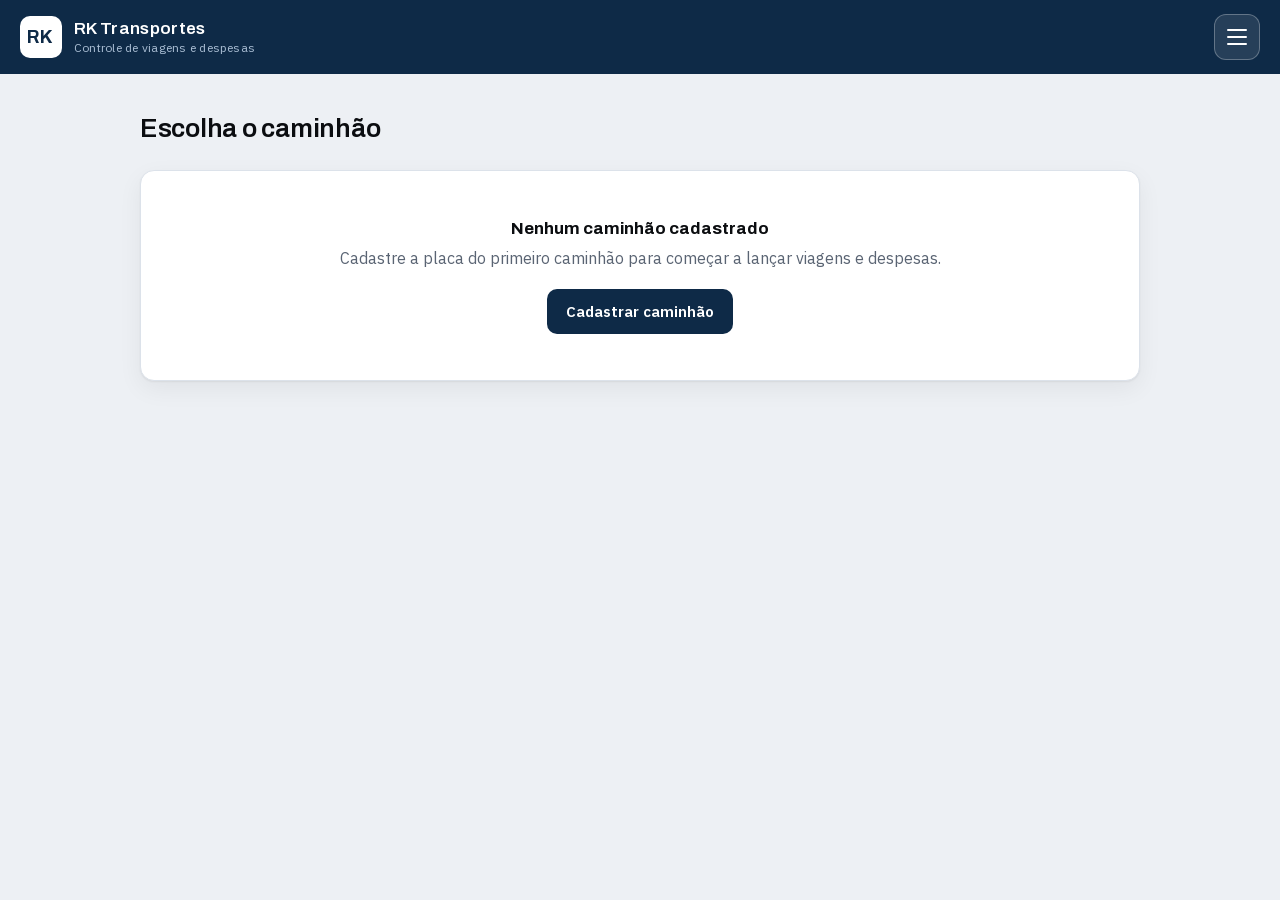
==== index.html @ 8443960a "RK Transportes: controle de viagens e despesas, instalável e offline Co-Authored-By: Claude Opus 5 <" ====
<!doctype html>
<html lang="pt-BR">
<head>
<meta charset="utf-8">
<meta name="viewport" content="width=device-width, initial-scale=1, viewport-fit=cover">
<title>RK Transportes — Viagens e Despesas</title>
<meta name="theme-color" content="#0E2A47">
<link rel="manifest" href="manifest.webmanifest">
<meta name="apple-mobile-web-app-capable" content="yes">
<meta name="apple-mobile-web-app-title" content="RK Transportes">
<meta name="apple-mobile-web-app-status-bar-style" content="black-translucent">
<link rel="apple-touch-icon" href="icone-192.png">
<link rel="icon" href="icone-192.png">
<style>
@font-face{font-family:'Archivo';font-style:normal;font-weight:500;font-display:swap;src:url(fontes/Archivo-500.woff2) format('woff2')}
@font-face{font-family:'Archivo';font-style:normal;font-weight:600;font-display:swap;src:url(fontes/Archivo-600.woff2) format('woff2')}
@font-face{font-family:'Archivo';font-style:normal;font-weight:700;font-display:swap;src:url(fontes/Archivo-700.woff2) format('woff2')}
@font-face{font-family:'IBM Plex Mono';font-style:normal;font-weight:500;font-display:swap;src:url(fontes/IBMPlexMono-500.woff2) format('woff2')}
@font-face{font-family:'IBM Plex Mono';font-style:normal;font-weight:600;font-display:swap;src:url(fontes/IBMPlexMono-600.woff2) format('woff2')}
@font-face{font-family:'IBM Plex Sans';font-style:normal;font-weight:400;font-display:swap;src:url(fontes/IBMPlexSans-400.woff2) format('woff2')}
@font-face{font-family:'IBM Plex Sans';font-style:normal;font-weight:500;font-display:swap;src:url(fontes/IBMPlexSans-500.woff2) format('woff2')}
@font-face{font-family:'IBM Plex Sans';font-style:normal;font-weight:600;font-display:swap;src:url(fontes/IBMPlexSans-600.woff2) format('woff2')}

:root{
  --azul:#0E2A47;
  --azul-claro:#1B4A7A;
  --cinza:#EDF0F4;
  --cinza-linha:#DCE2EA;
  --cinza-texto:#5A6473;
  --preto:#0B0D10;
  --branco:#FFFFFF;
  --alerta:#9B2C22;
  --raio:14px;
  --sombra:0 1px 2px rgba(11,13,16,.06), 0 8px 24px rgba(11,13,16,.06);
  --display:"Archivo","Helvetica Neue",Arial,sans-serif;
  --corpo:"IBM Plex Sans","Helvetica Neue",Arial,sans-serif;
  --mono:"IBM Plex Mono","SF Mono",Menlo,monospace;
}
*{box-sizing:border-box}
html,body{margin:0;padding:0}
body{
  background:var(--cinza);
  color:var(--preto);
  font-family:var(--corpo);
  font-size:16px;
  line-height:1.45;
  -webkit-text-size-adjust:100%;
  padding-bottom:env(safe-area-inset-bottom);
}
button,input,select,textarea{font:inherit;color:inherit}
button{cursor:pointer}
:focus-visible{outline:3px solid var(--azul-claro);outline-offset:2px;border-radius:6px}

/* ---------- topo ---------- */
.topo{
  background:var(--azul);color:#fff;
  padding:14px 20px;padding-top:calc(14px + env(safe-area-inset-top));
  display:flex;align-items:center;gap:14px;
  position:sticky;top:0;z-index:20;
}
.marca{background:none;border:0;padding:0;display:flex;align-items:center;gap:12px;color:#fff;text-align:left;flex:1;min-width:0}
.marca__sigla{
  font-family:var(--display);font-weight:700;font-size:18px;letter-spacing:.06em;
  background:#fff;color:var(--azul);width:42px;height:42px;border-radius:10px;
  display:grid;place-items:center;flex:none;
}
.marca__nome{font-family:var(--display);font-weight:600;font-size:17px;letter-spacing:.02em;line-height:1.1;display:block;min-width:0;overflow:hidden;text-overflow:ellipsis;white-space:nowrap}
.marca__nome small{display:block;font-family:var(--corpo);font-weight:400;font-size:12px;letter-spacing:.02em;color:#A9BDD3;margin-top:3px}
.topo__acoes{display:flex;gap:8px;flex:none}

/* ---------- estrutura ---------- */
.area{max-width:1040px;margin:0 auto;padding:22px 20px 60px}
.trilha{max-width:1040px;margin:0 auto;padding:14px 20px 0;display:flex;align-items:center;gap:10px;flex-wrap:wrap}
.voltar{
  background:var(--branco);border:1px solid var(--cinza-linha);border-radius:999px;
  padding:8px 16px 8px 12px;display:inline-flex;align-items:center;gap:7px;
  font-size:14px;font-weight:500;box-shadow:var(--sombra);
}
.voltar:hover{border-color:var(--azul-claro);color:var(--azul)}
.migalha{font-size:13px;color:var(--cinza-texto);display:flex;align-items:center;gap:8px;flex-wrap:wrap}
.migalha b{color:var(--azul);font-weight:600}

.titulo{font-family:var(--display);font-weight:600;font-size:26px;letter-spacing:-.01em;margin:0 0 4px}
.sub{color:var(--cinza-texto);font-size:15px;margin:0 0 22px}
.linha-titulo{display:flex;align-items:flex-end;justify-content:space-between;gap:16px;flex-wrap:wrap;margin-bottom:20px}
.linha-titulo .titulo{margin-bottom:2px}
.linha-titulo .sub{margin:0}

/* ---------- botões ---------- */
.btn{
  border:1px solid transparent;border-radius:10px;padding:11px 18px;
  font-weight:600;font-size:15px;display:inline-flex;align-items:center;gap:8px;
  background:var(--azul);color:#fff;transition:background .15s,transform .1s,border-color .15s;
}
.btn:hover{background:var(--azul-claro)}
.btn:active{transform:translateY(1px)}
.btn--fantasma{background:rgba(255,255,255,.1);border-color:rgba(255,255,255,.28);color:#fff;padding:9px 14px;font-size:14px}
.btn--fantasma:hover{background:rgba(255,255,255,.2)}
.btn--claro{background:var(--branco);color:var(--azul);border-color:var(--cinza-linha);box-shadow:var(--sombra)}
.btn--claro:hover{background:var(--branco);border-color:var(--azul-claro)}
.btn--neutro{background:transparent;color:var(--cinza-texto);border-color:var(--cinza-linha)}
.btn--neutro:hover{background:var(--branco);color:var(--preto)}
.btn--perigo{background:var(--alerta)}
.btn--perigo:hover{background:#7d221a}
.btn[disabled]{opacity:.45;pointer-events:none}

/* ---------- placas (tela inicial) ---------- */
.placas{display:grid;grid-template-columns:repeat(auto-fill,minmax(230px,1fr));gap:16px}
.placa{
  background:var(--branco);border:2px solid var(--preto);border-radius:12px;overflow:hidden;
  padding:0;text-align:left;box-shadow:var(--sombra);transition:transform .12s,box-shadow .12s;
  display:block;width:100%;
}
.placa:hover{transform:translateY(-3px);box-shadow:0 10px 28px rgba(11,13,16,.16)}
.placa__faixa{
  background:var(--azul);color:#fff;display:flex;justify-content:space-between;align-items:center;
  padding:5px 12px;font-size:10px;letter-spacing:.22em;font-weight:600;font-family:var(--display);
}
.placa__num{
  font-family:var(--display);font-weight:700;font-size:clamp(26px,7vw,32px);letter-spacing:.12em;
  text-align:center;padding:16px 10px 10px;color:var(--preto);word-break:break-all;
}
.placa__pe{
  border-top:1px solid var(--cinza-linha);padding:9px 14px;display:flex;justify-content:space-between;
  font-size:12.5px;color:var(--cinza-texto);background:#FAFBFC;
}
.placa--nova{
  border:2px dashed var(--cinza-linha);background:#FAFBFC;color:var(--azul);
  min-height:132px;display:grid;place-items:center;font-family:var(--display);font-weight:600;font-size:15px;
}
.placa--nova:hover{border-color:var(--azul);background:var(--branco)}

/* ---------- escolha viagens/despesas ---------- */
.escolhas{display:grid;grid-template-columns:repeat(auto-fit,minmax(260px,1fr));gap:16px}
.escolha{
  background:var(--branco);border:1px solid var(--cinza-linha);border-radius:var(--raio);
  padding:22px;text-align:left;box-shadow:var(--sombra);display:flex;gap:16px;align-items:flex-start;
  transition:transform .12s,border-color .12s,box-shadow .12s;
}
.escolha:hover{transform:translateY(-2px);border-color:var(--azul);box-shadow:0 10px 26px rgba(11,13,16,.1)}
.escolha__icone{
  width:46px;height:46px;border-radius:12px;background:var(--azul);color:#fff;
  display:grid;place-items:center;flex:none;
}
.escolha h3{font-family:var(--display);font-size:19px;margin:2px 0 4px;font-weight:600}
.escolha p{margin:0;font-size:14px;color:var(--cinza-texto)}

/* ---------- barra de mês ---------- */
.mes-barra{
  background:var(--branco);border:1px solid var(--cinza-linha);border-radius:var(--raio);
  padding:12px;display:flex;align-items:center;gap:10px;box-shadow:var(--sombra);margin-bottom:16px;flex-wrap:wrap;
}
.mes-seta{
  width:42px;height:42px;border-radius:10px;border:1px solid var(--cinza-linha);background:var(--branco);
  display:grid;place-items:center;flex:none;font-size:18px;color:var(--azul);
}
.mes-seta:hover{background:var(--cinza)}
.mes-campos{display:flex;gap:8px;flex:1;min-width:180px}
.mes-campos select{
  flex:1;padding:10px 12px;border-radius:10px;border:1px solid var(--cinza-linha);background:var(--branco);
  font-weight:600;font-size:15px;min-width:0;
}
.mes-campos select:last-child{max-width:112px}

/* ---------- tabela ---------- */
.cartao{background:var(--branco);border:1px solid var(--cinza-linha);border-radius:var(--raio);box-shadow:var(--sombra);overflow:hidden}
.tabela{width:100%;border-collapse:collapse;font-size:15px}
.tabela thead th{
  background:var(--azul);color:#fff;font-family:var(--display);font-weight:600;font-size:12.5px;
  letter-spacing:.08em;text-transform:uppercase;text-align:left;padding:13px 14px;white-space:nowrap;
}
.tabela td{padding:13px 14px;border-bottom:1px solid var(--cinza-linha);vertical-align:middle}
.tabela tbody tr:nth-child(even) td{background:#FAFBFC}
.tabela tbody tr:hover td{background:#F3F6FA}
.num{font-family:var(--mono);font-weight:500;white-space:nowrap}
.dinheiro{font-family:var(--mono);font-weight:600;text-align:right;white-space:nowrap}
th.dinheiro{text-align:right}
.acoes{width:96px;text-align:right;white-space:nowrap}
.icone-btn{
  width:34px;height:34px;border-radius:8px;border:1px solid var(--cinza-linha);background:var(--branco);
  display:inline-grid;place-items:center;margin-left:6px;color:var(--cinza-texto);
}
.icone-btn:hover{color:var(--azul);border-color:var(--azul)}
.icone-btn--perigo:hover{color:var(--alerta);border-color:var(--alerta)}
.etiqueta{
  display:inline-block;background:var(--azul);color:#fff;font-size:11px;font-weight:600;
  letter-spacing:.08em;text-transform:uppercase;padding:3px 8px;border-radius:999px;margin-left:8px;
  font-family:var(--display);vertical-align:1px;
}
.vazio{padding:46px 22px;text-align:center;color:var(--cinza-texto)}
.vazio strong{display:block;color:var(--preto);font-family:var(--display);font-size:17px;margin-bottom:6px}

/* ---------- totais ---------- */
.totais{border-top:2px solid var(--azul);background:#FAFBFC}
.total-linha{display:flex;justify-content:space-between;align-items:baseline;gap:16px;padding:12px 16px;border-bottom:1px solid var(--cinza-linha)}
.total-linha:last-child{border-bottom:0}
.total-linha span{font-size:14.5px;color:var(--cinza-texto)}
.total-linha b{font-family:var(--mono);font-size:16px;font-weight:600}
.total-linha--forte{background:var(--azul);color:#fff;padding:16px}
.total-linha--forte span{color:#C6D6E6;font-weight:600;font-size:15px}
.total-linha--forte b{color:#fff;font-size:20px}

.ferramentas{display:flex;gap:10px;flex-wrap:wrap;margin-top:18px}
.aviso{
  margin-top:26px;font-size:13px;color:var(--cinza-texto);background:var(--branco);
  border:1px solid var(--cinza-linha);border-left:4px solid var(--azul);border-radius:10px;padding:14px 16px;
}
.aviso b{color:var(--preto)}

/* ---------- diálogos ---------- */
dialog{
  border:0;border-radius:16px;padding:0;width:min(480px,calc(100vw - 24px));
  box-shadow:0 20px 60px rgba(11,13,16,.3);color:var(--preto);
}
dialog::backdrop{background:rgba(11,13,16,.5)}
.dlg__topo{padding:20px 22px 0}
.dlg__topo h2{font-family:var(--display);font-size:20px;margin:0 0 4px;font-weight:600}
.dlg__topo p{margin:0;font-size:14px;color:var(--cinza-texto)}
.dlg__corpo{padding:18px 22px}
.dlg__pe{padding:14px 22px 20px;display:flex;gap:10px;justify-content:flex-end;flex-wrap:wrap}
.campo{margin-bottom:14px}
.campo label{display:block;font-size:13.5px;font-weight:600;margin-bottom:6px}
.campo input,.campo select,.campo textarea{
  width:100%;padding:12px 14px;border:1px solid var(--cinza-linha);border-radius:10px;background:var(--branco);
}
.campo input:focus,.campo select:focus{outline:none;border-color:var(--azul);box-shadow:0 0 0 3px rgba(27,74,122,.14)}
.campo--dupla{display:grid;grid-template-columns:1fr 1fr;gap:12px}
.campo .dica{font-size:12.5px;color:var(--cinza-texto);margin-top:6px}
.moeda{position:relative}
.moeda span{position:absolute;left:14px;top:50%;transform:translateY(-50%);color:var(--cinza-texto);font-size:15px}
.moeda input{padding-left:40px;font-family:var(--mono);font-weight:600}
.seletor{display:grid;grid-template-columns:1fr 1fr;gap:8px;background:var(--cinza);padding:5px;border-radius:12px}
.seletor button{
  border:0;background:transparent;padding:10px;border-radius:9px;font-weight:600;font-size:14.5px;color:var(--cinza-texto);
}
.seletor button[aria-pressed="true"]{background:var(--branco);color:var(--azul);box-shadow:var(--sombra)}
.erro{color:var(--alerta);font-size:13.5px;margin:0 0 12px;font-weight:600;display:none}
.erro.on{display:block}

/* ---------- menu ---------- */
.menu-botao{
  width:46px;height:46px;border-radius:12px;border:1px solid rgba(255,255,255,.28);
  background:rgba(255,255,255,.1);display:grid;place-content:center;gap:5px;position:relative;padding:0;
}
.menu-botao:hover{background:rgba(255,255,255,.2)}
.menu-botao span{display:block;width:20px;height:2px;background:#fff;border-radius:2px}
.menu-botao .conta{position:absolute;top:-6px;right:-6px}
.conta{
  background:#fff;color:var(--azul);border-radius:999px;min-width:20px;height:20px;padding:0 6px;
  font-size:12px;font-weight:700;line-height:20px;text-align:center;font-style:normal;display:inline-block;
  box-shadow:0 1px 4px rgba(11,13,16,.3);
}
.conta[hidden]{display:none}
dialog.menu-dlg{width:min(340px,calc(100vw - 28px));border-radius:18px;overflow:hidden}
.menu-item{
  display:flex;align-items:center;gap:14px;width:100%;background:none;border:0;
  padding:17px 20px;text-align:left;border-bottom:1px solid var(--cinza-linha);
  font-size:16px;font-weight:600;font-family:var(--display);color:var(--preto);
}
.menu-item:hover{background:var(--cinza)}
.menu-item i{width:38px;height:38px;border-radius:10px;background:var(--azul);color:#fff;display:grid;place-items:center;flex:none}
.menu-item .conta{margin-left:auto;background:var(--azul);color:#fff;box-shadow:none}

/* ---------- gerenciar caminhão ---------- */
.painel{background:var(--branco);border:1px solid var(--cinza-linha);border-radius:var(--raio);padding:20px;box-shadow:var(--sombra);margin-top:16px}
.painel h3{font-family:var(--display);font-size:17px;margin:0 0 4px;font-weight:600}
.painel p{margin:0 0 14px;font-size:14px;color:var(--cinza-texto)}

/* ---------- dashboard ---------- */
.tiles{display:grid;grid-template-columns:repeat(3,1fr);gap:12px;margin-bottom:16px}
.tile{background:var(--branco);border:1px solid var(--cinza-linha);border-radius:var(--raio);padding:16px;box-shadow:var(--sombra)}
.tile span{display:block;font-size:12.5px;font-weight:600;letter-spacing:.06em;text-transform:uppercase;color:var(--cinza-texto)}
.tile b{display:block;font-family:var(--mono);font-size:clamp(17px,4.4vw,23px);font-weight:600;margin-top:7px;letter-spacing:-.02em}
.tile small{display:block;font-size:12px;color:var(--cinza-texto);margin-top:4px}
.tile--saldo{background:var(--azul);border-color:var(--azul)}
.tile--saldo span{color:#A9BDD3}
.tile--saldo b{color:#fff}
.tile--saldo small{color:#A9BDD3}
.tile--negativo b{color:#FF9E93}

.bloco{background:var(--branco);border:1px solid var(--cinza-linha);border-radius:var(--raio);padding:18px;box-shadow:var(--sombra);margin-bottom:16px}
.bloco__topo{display:flex;justify-content:space-between;align-items:baseline;gap:12px;margin-bottom:16px;flex-wrap:wrap}
.bloco h3{font-family:var(--display);font-size:16px;margin:0;font-weight:600}
.legenda{display:flex;gap:14px;font-size:12.5px;color:var(--cinza-texto);flex-wrap:wrap}
.legenda i,.ponto{width:10px;height:10px;border-radius:3px;display:inline-block;margin-right:6px;vertical-align:0}
.cor-frete{background:var(--azul)}
.cor-desp{background:#94A3B4}
.cor-dia{background:var(--preto)}

.grafico{display:flex;align-items:flex-end;gap:clamp(6px,2.5vw,18px)}
.gcol{flex:1;min-width:0}
.gbarras{display:flex;align-items:flex-end;justify-content:center;gap:3px;height:140px}
.gbarra{width:clamp(9px,3.4vw,20px);border-radius:4px 4px 0 0;background:var(--azul)}
.gbarra--desp{background:#94A3B4}
.gmes{text-align:center;font-size:11.5px;color:var(--cinza-texto);margin-top:9px;white-space:nowrap}

.pilha{display:flex;height:14px;border-radius:7px;overflow:hidden;background:var(--cinza);margin-bottom:10px}
.pilha i{display:block;height:100%}
.pilha__serv{background:#94A3B4}
.pilha__dia{background:var(--azul)}
.pilha-nums{display:flex;gap:22px;font-size:13.5px;flex-wrap:wrap}
.pilha-nums b{font-family:var(--mono);font-weight:600}

.cam{border-top:1px solid var(--cinza-linha);padding:14px 0}
.cam:first-of-type{border-top:0;padding-top:2px}
.cam__topo{display:flex;justify-content:space-between;align-items:baseline;gap:10px;margin-bottom:8px}
.cam__placa{font-family:var(--display);font-weight:700;font-size:15px;letter-spacing:.06em}
.cam__saldo{font-family:var(--mono);font-weight:600;font-size:14.5px}
.cam__saldo.neg{color:var(--alerta)}
.cam__barra{height:8px;border-radius:4px;background:var(--cinza);overflow:hidden;margin-bottom:4px}
.cam__barra i{display:block;height:100%;border-radius:4px}
.cam__nums{display:flex;justify-content:space-between;gap:10px;font-size:12.5px;color:var(--cinza-texto)}
.cam__nums b{font-family:var(--mono);color:var(--preto);font-weight:600}

/* ---------- lixeira ---------- */
.conta{background:#fff;color:var(--azul);border-radius:999px;padding:0 7px;font-size:12px;font-weight:700;margin-left:7px;line-height:18px;display:inline-block}
.conta[hidden]{display:none}
.lixo{display:flex;gap:14px;align-items:flex-start;background:var(--branco);border:1px solid var(--cinza-linha);border-radius:12px;padding:14px 16px;margin-bottom:12px;box-shadow:var(--sombra)}
.lixo__icone{width:40px;height:40px;border-radius:10px;background:var(--cinza);color:var(--azul);display:grid;place-items:center;flex:none}
.lixo__txt{flex:1;min-width:0}
.lixo__txt h3{font-family:var(--display);font-size:16px;margin:0 0 3px;font-weight:600}
.lixo__txt p{margin:0;font-size:13.5px;color:var(--cinza-texto);word-break:break-word}
.lixo__valor{font-family:var(--mono);font-weight:600;color:var(--preto)}
.lixo__quando{font-size:12.5px;color:var(--cinza-texto);margin-top:6px}
.lixo__acoes{display:flex;gap:8px;flex-wrap:wrap;margin-top:12px}
.lixo__acoes .btn{padding:8px 14px;font-size:14px}

/* ---------- ações da tabela ---------- */
.acoes-barra{display:flex;gap:10px;margin-bottom:16px;flex-wrap:wrap}
.acoes-barra .btn{flex:1;justify-content:center;min-width:190px}

/* ---------- importação de CT-e ---------- */
dialog.largo{width:min(880px,calc(100vw - 24px))}
.import-lista{max-height:min(56vh,520px);overflow:auto;margin:0 -6px;padding:0 6px}
.import-linha{border:1px solid var(--cinza-linha);border-radius:12px;padding:14px;margin-bottom:12px;background:var(--branco)}
.import-linha[data-fora="1"]{opacity:.55}
.import-topo{display:flex;justify-content:space-between;align-items:center;gap:12px;margin-bottom:12px;flex-wrap:wrap}
.marcar{display:flex;align-items:center;gap:9px;font-weight:600;font-size:14.5px;min-width:0}
.marcar input{width:20px;height:20px;accent-color:var(--azul);flex:none}
.marcar b{overflow:hidden;text-overflow:ellipsis;white-space:nowrap;max-width:46vw}
.nota{font-size:12.5px;color:var(--cinza-texto)}
.nota--alerta{color:var(--alerta);font-weight:600}
.grade4{display:grid;grid-template-columns:130px 130px 1fr 150px;gap:10px}
.grade4 .campo{margin:0}
.grade4 .campo input{padding:9px 11px;font-size:14.5px}
.grade4 .moeda input{padding-left:34px}
.grade4 .moeda span{left:11px;font-size:13.5px}
.link{background:none;border:0;padding:0;color:var(--azul);font-size:12.5px;font-weight:600;text-decoration:underline;text-align:left}
.carregando{padding:26px 8px;text-align:center;color:var(--cinza-texto);font-size:15px}

/* ---------- visualização da tabela ---------- */
dialog.folha-dlg[open]{width:min(720px,calc(100vw - 20px));max-height:calc(100vh - 40px);display:flex;flex-direction:column;padding:0}
.folha-barra{display:flex;justify-content:space-between;align-items:center;gap:12px;padding:12px 14px;border-bottom:1px solid var(--cinza-linha)}
.folha-barra strong{font-family:var(--display);font-size:14.5px;line-height:1.3;min-width:0}
.folha-barra .btn{padding:9px 16px;font-size:14px;flex:none}
.folha-area{overflow:auto;background:var(--branco);flex:1;-webkit-overflow-scrolling:touch}
.folha{background:#fff;margin:0}

.tv-cab{background:var(--azul);color:#fff;padding:15px 16px;display:flex;justify-content:space-between;align-items:flex-end;gap:12px}
.tv-cab b{display:block;font-family:var(--display);font-size:17px;letter-spacing:.06em;font-weight:700}
.tv-cab small{display:block;font-size:12px;color:#A9BDD3;margin-top:3px}
.tv-cab i{font-style:normal;font-size:12.5px;color:#A9BDD3;text-align:right;white-space:nowrap}
table.tv{width:100%;border-collapse:collapse}
.tv td{padding:12px 14px;border-bottom:1px solid var(--cinza-linha);vertical-align:top}
.tv tr:last-child td{border-bottom:0}
.tv-data{font-family:var(--mono);font-size:14px;font-weight:600;white-space:nowrap;width:1%}
.tv-data small{display:block;color:var(--cinza-texto);font-size:11px;font-weight:500}
.tv-desc{font-size:14.5px;line-height:1.35;word-break:break-word}
.tv-desc small{display:block;color:var(--cinza-texto);font-size:12.5px;margin-top:3px}
.tv-desc small.tv-tag{display:inline-block;width:auto}
.tv-tag{display:inline-block;background:var(--azul);color:#fff;font-size:10.5px;font-weight:700;
  letter-spacing:.08em;text-transform:uppercase;padding:2px 8px;border-radius:999px;margin:0 0 0 8px;font-family:var(--display)}
.tv-valor{font-family:var(--mono);font-weight:600;text-align:right;white-space:nowrap;font-size:14.5px;width:1%}

/* ---------- toast ---------- */
#toast{
  position:fixed;left:50%;bottom:26px;transform:translateX(-50%) translateY(20px);
  background:var(--preto);color:#fff;padding:13px 20px;border-radius:999px;font-size:14.5px;font-weight:500;
  opacity:0;pointer-events:none;transition:opacity .2s,transform .2s;z-index:60;max-width:90vw;text-align:center;
}
#toast.on{opacity:1;transform:translateX(-50%) translateY(0)}

.rodape{max-width:1040px;margin:0 auto;padding:0 20px 40px;font-size:12.5px;color:var(--cinza-texto)}

@media (max-width:680px){
  .tiles{grid-template-columns:1fr 1fr}
  .tiles .tile--saldo{grid-column:span 2}
  .marca__nome{font-size:16px}
  .marca__nome small{display:none}
  .lixo__acoes .btn{flex:1;justify-content:center}
  dialog.folha-dlg[open]{inset:0;width:100%;max-width:none;height:100dvh;max-height:none;border-radius:0}
  .grade4{grid-template-columns:1fr 1fr}
  .grade4 .campo:nth-child(3),.grade4 .campo:nth-child(4){grid-column:span 2}
  .acoes-barra .btn{min-width:0}
  .folha-barra .btn{flex:1;justify-content:center}
  .area{padding:18px 14px 48px}
  .trilha{padding:12px 14px 0}
  .rodape{padding:0 14px 32px}
  .titulo{font-size:22px}
  .tabela thead{display:none}
  .tabela,.tabela tbody,.tabela tr,.tabela td{display:block;width:100%}
  .tabela tr{border-bottom:1px solid var(--cinza-linha);padding:6px 0}
  .tabela tbody tr:nth-child(even) td,.tabela tbody tr:hover td{background:transparent}
  .tabela td{border:0;padding:7px 16px;display:flex;justify-content:space-between;align-items:baseline;gap:14px}
  .tabela td::before{content:attr(data-rot);font-size:13px;font-weight:600;color:var(--cinza-texto);flex:none}
  .tabela td.acoes{width:auto;justify-content:flex-end;padding-top:4px;padding-bottom:12px}
  .tabela td.acoes::before{content:""}
  .dinheiro{text-align:right}
  .ferramentas .btn{flex:1;justify-content:center}
}
@media (prefers-reduced-motion:reduce){
  *{transition:none!important;animation:none!important}
}
@media print{
  .topo,.trilha,.ferramentas,.acoes,.aviso,.rodape,#toast{display:none!important}
}
</style>
</head>
<body>
<header class="topo">
  <button class="marca" id="irInicio" aria-label="Voltar para a tela inicial">
    <span class="marca__sigla">RK</span>
    <span class="marca__nome">RK Transportes<small>Controle de viagens e despesas</small></span>
  </button>
  <div class="topo__acoes">
    <button class="menu-botao" id="btnMenu" aria-label="Abrir o menu">
      <span></span><span></span><span></span>
      <i class="conta" id="contaLixeira" hidden></i>
    </button>
  </div>
</header>

<nav class="trilha" id="trilha"></nav>
<main class="area" id="tela"></main>
<footer class="rodape" id="rodape"></footer>

<div id="toast" role="status" aria-live="polite"></div>

<dialog id="dlgCaminhao">
  <form method="dialog" id="formCaminhao">
    <div class="dlg__topo"><h2 id="tituloCaminhao">Cadastrar caminhão</h2><p>Identifique o veículo pela placa.</p></div>
    <div class="dlg__corpo">
      <p class="erro" id="erroCaminhao"></p>
      <div class="campo">
        <label for="inPlaca">Placa</label>
        <input id="inPlaca" name="placa" autocomplete="off" autocapitalize="characters" spellcheck="false" placeholder="ABC1D23" maxlength="10" required>
        <p class="dica">Digite como está no documento do veículo.</p>
      </div>
      <div class="campo">
        <label for="inApelido">Identificação (opcional)</label>
        <input id="inApelido" name="apelido" autocomplete="off" placeholder="Ex.: Carreta Volvo, Scania do João" maxlength="40">
      </div>
    </div>
    <div class="dlg__pe">
      <button type="button" class="btn btn--neutro" data-fechar>Cancelar</button>
      <button type="submit" class="btn" id="salvarCaminhao">Salvar caminhão</button>
    </div>
  </form>
</dialog>

<dialog id="dlgRegistro">
  <form method="dialog" id="formRegistro">
    <div class="dlg__topo"><h2 id="tituloRegistro">Adicionar viagem</h2><p id="subRegistro"></p></div>
    <div class="dlg__corpo" id="corpoRegistro"></div>
    <div class="dlg__pe">
      <button type="button" class="btn btn--neutro" data-fechar>Cancelar</button>
      <button type="submit" class="btn" id="salvarRegistro">Salvar</button>
    </div>
  </form>
</dialog>

<dialog id="dlgConfirma">
  <div class="dlg__topo"><h2 id="tituloConfirma">Excluir</h2><p id="textoConfirma"></p></div>
  <div class="dlg__pe">
    <button type="button" class="btn btn--neutro" data-fechar>Cancelar</button>
    <button type="button" class="btn btn--perigo" id="confirmaOk">Excluir</button>
  </div>
</dialog>

<dialog id="dlgBackup">
  <div class="dlg__topo"><h2>Backup dos dados</h2><p>Os registros ficam salvos neste navegador, neste aparelho.</p></div>
  <div class="dlg__corpo">
    <p style="margin:0 0 14px;font-size:14.5px;color:var(--cinza-texto)">
      Baixe uma cópia de segurança de vez em quando. Com esse arquivo você recupera tudo se trocar de aparelho,
      limpar o navegador ou precisar levar os dados para outro computador.
    </p>
    <div class="ferramentas" style="margin:0">
      <button class="btn" id="btnBaixarBackup">Baixar cópia de segurança</button>
      <button class="btn btn--claro" id="btnRestaurar">Restaurar de um arquivo</button>
    </div>
    <input type="file" id="arquivoBackup" accept="application/json,.json" hidden>
  </div>
  <div class="dlg__pe"><button type="button" class="btn btn--neutro" data-fechar>Fechar</button></div>
</dialog>

<dialog id="dlgMenu" class="menu-dlg">
  <button type="button" class="menu-item" data-menu="painel"><i id="icPainel"></i>Dashboard</button>
  <button type="button" class="menu-item" data-menu="lixeira"><i id="icLixo"></i>Lixeira<span class="conta" id="contaMenu" hidden></span></button>
  <button type="button" class="menu-item" data-menu="backup"><i id="icBackup"></i>Backup</button>
  <button type="button" class="menu-item" data-fechar style="justify-content:center;color:var(--cinza-texto);font-weight:500">Fechar</button>
</dialog>

<dialog id="dlgImportar" class="largo">
  <div class="dlg__topo">
    <h2>Conferir antes de salvar</h2>
    <p id="subImportar">Confira o que foi lido do documento. Você pode corrigir qualquer campo aqui.</p>
  </div>
  <div class="dlg__corpo"><div class="import-lista" id="corpoImportar"></div></div>
  <div class="dlg__pe">
    <button type="button" class="btn btn--neutro" data-fechar>Cancelar</button>
    <button type="button" class="btn" id="confirmarImportacao">Salvar viagens</button>
  </div>
</dialog>

<dialog id="dlgTabela" class="folha-dlg">
  <div class="folha-barra">
    <strong id="tituloFolha">Tabela</strong>
    <button type="button" class="btn btn--neutro" data-fechar>Fechar</button>
  </div>
  <div class="folha-area"><div class="folha" id="folha"></div></div>
</dialog>

<input type="file" id="arquivoCTe" multiple hidden>

<script>
"use strict";

/* ==========================================================
   RK TRANSPORTES — controle de viagens e despesas por caminhão
   Dados salvos no navegador (localStorage) deste aparelho.
   ========================================================== */

const CHAVE = "rk_transportes_v1";
const MESES = ["janeiro","fevereiro","março","abril","maio","junho","julho","agosto","setembro","outubro","novembro","dezembro"];
const hoje = new Date();

let dados = carregar();
let estado = {
  vista: "inicio",
  caminhaoId: null,
  tipo: "viagem",
  ano: hoje.getFullYear(),
  mes: hoje.getMonth() + 1
};

/* ---------------- armazenamento ---------------- */
function carregar(){
  try{
    const bruto = localStorage.getItem(CHAVE);
    if(bruto){
      const d = JSON.parse(bruto);
      if(d && Array.isArray(d.caminhoes) && Array.isArray(d.registros)){
        if(!Array.isArray(d.lixeira)) d.lixeira = [];
        return d;
      }
    }
  }catch(e){}
  return { versao:1, caminhoes:[], registros:[], lixeira:[] };
}
function salvar(){
  try{
    localStorage.setItem(CHAVE, JSON.stringify(dados));
  }catch(e){
    alert("Não foi possível salvar neste navegador. Se estiver em uma janela anônima, abra o programa em uma janela normal.");
  }
}
const novoId = () => Date.now().toString(36) + Math.random().toString(36).slice(2,7);

/* ---------------- formatação ---------------- */
const brl = n => (Number(n)||0).toLocaleString("pt-BR",{style:"currency",currency:"BRL"});
const numero = n => (Number(n)||0).toLocaleString("pt-BR",{minimumFractionDigits:2,maximumFractionDigits:2});
function dataBR(iso){
  if(!iso) return "";
  const [a,m,d] = iso.split("-");
  return `${d}/${m}/${a}`;
}
function periodoTexto(mes,ano){ return `${MESES[mes-1]} de ${ano}`; }
function maiuscula(t){ return t.charAt(0).toUpperCase() + t.slice(1); }
const plural = (n, um, varios) => `${n} ${n === 1 ? um : varios}`;
function esc(t){
  return String(t==null?"":t).replace(/[&<>"']/g, c => ({"&":"&amp;","<":"&lt;",">":"&gt;",'"':"&quot;","'":"&#39;"}[c]));
}
function dinheiroParaNumero(txt){
  if(txt==null) return 0;
  let t = String(txt).replace(/[^\d,.-]/g,"");
  if(t.includes(",")) t = t.replace(/\./g,"").replace(",",".");
  return Math.round((parseFloat(t)||0)*100)/100;
}

/* ---------------- consultas ---------------- */
const caminhaoAtual = () => dados.caminhoes.find(c => c.id === estado.caminhaoId) || null;

function registros(caminhaoId, tipo, ano, mes){
  const prefixo = `${ano}-${String(mes).padStart(2,"0")}`;
  return dados.registros
    .filter(r => r.caminhaoId===caminhaoId && r.tipo===tipo && String(r.data||"").startsWith(prefixo))
    .sort((a,b) => a.data===b.data ? (a.criadoEm||0)-(b.criadoEm||0) : a.data.localeCompare(b.data));
}
function totaisDespesas(lista){
  const diarias = lista.filter(r=>r.diaria).reduce((s,r)=>s+(+r.valor||0),0);
  const servicos = lista.filter(r=>!r.diaria).reduce((s,r)=>s+(+r.valor||0),0);
  return { servicos, diarias, geral: servicos + diarias };
}
const totalFretes = lista => lista.reduce((s,r)=>s+(+r.valor||0),0);

function anosDisponiveis(){
  const anos = new Set([hoje.getFullYear(), estado.ano]);
  for(let i=-2;i<=1;i++) anos.add(hoje.getFullYear()+i);
  dados.registros.forEach(r => { const a = parseInt(String(r.data||"").slice(0,4),10); if(a) anos.add(a); });
  return [...anos].sort((a,b)=>a-b);
}
function contar(caminhaoId, tipo){
  return dados.registros.filter(r => r.caminhaoId===caminhaoId && r.tipo===tipo).length;
}

/* ---------------- ícones ---------------- */
const ICONES = {
  viagem: '<svg width="24" height="24" viewBox="0 0 24 24" fill="none" stroke="currentColor" stroke-width="1.8" stroke-linecap="round" stroke-linejoin="round"><path d="M1 6h11v9H1z"/><path d="M12 9h4.5l3.5 3.5V15H12z"/><circle cx="5.5" cy="17.5" r="2"/><circle cx="16.5" cy="17.5" r="2"/></svg>',
  despesa: '<svg width="24" height="24" viewBox="0 0 24 24" fill="none" stroke="currentColor" stroke-width="1.8" stroke-linecap="round" stroke-linejoin="round"><path d="M5 3h11l3 3v15l-2.5-1.5L14 21l-2.5-1.5L9 21l-2.5-1.5L4 21V4z"/><path d="M8 8h7M8 12h7M8 16h4"/></svg>',
  editar: '<svg width="16" height="16" viewBox="0 0 24 24" fill="none" stroke="currentColor" stroke-width="2" stroke-linecap="round" stroke-linejoin="round"><path d="M12 20h9"/><path d="M16.5 3.5a2.1 2.1 0 0 1 3 3L7 19l-4 1 1-4z"/></svg>',
  excluir: '<svg width="16" height="16" viewBox="0 0 24 24" fill="none" stroke="currentColor" stroke-width="2" stroke-linecap="round" stroke-linejoin="round"><path d="M3 6h18M8 6V4h8v2M6 6l1 14h10l1-14"/></svg>',
  seta: '<svg width="16" height="16" viewBox="0 0 24 24" fill="none" stroke="currentColor" stroke-width="2.2" stroke-linecap="round" stroke-linejoin="round"><path d="M15 18l-6-6 6-6"/></svg>',
  painel: '<svg width="19" height="19" viewBox="0 0 24 24" fill="none" stroke="currentColor" stroke-width="2" stroke-linecap="round" stroke-linejoin="round"><path d="M4 20V10M10 20V4M16 20v-7M22 20H2"/></svg>',
  backup: '<svg width="19" height="19" viewBox="0 0 24 24" fill="none" stroke="currentColor" stroke-width="2" stroke-linecap="round" stroke-linejoin="round"><path d="M12 3v12M7 11l5 5 5-5M4 21h16"/></svg>',
  caminhao: '<svg width="20" height="20" viewBox="0 0 24 24" fill="none" stroke="currentColor" stroke-width="1.8" stroke-linecap="round" stroke-linejoin="round"><path d="M1 6h11v9H1z"/><path d="M12 9h4.5l3.5 3.5V15H12z"/><circle cx="5.5" cy="17.5" r="2"/><circle cx="16.5" cy="17.5" r="2"/></svg>',
  clipe: '<svg width="17" height="17" viewBox="0 0 24 24" fill="none" stroke="currentColor" stroke-width="2" stroke-linecap="round" stroke-linejoin="round"><path d="M21.4 11.05l-9.19 9.19a5 5 0 0 1-7.07-7.07l9.19-9.19a3.5 3.5 0 1 1 4.95 4.95l-9.2 9.19a2 2 0 0 1-2.83-2.83l8.49-8.48"/></svg>',
  papel: '<svg width="20" height="20" viewBox="0 0 24 24" fill="none" stroke="currentColor" stroke-width="1.8" stroke-linecap="round" stroke-linejoin="round"><path d="M5 3h11l3 3v15H5z"/><path d="M8 9h8M8 13h8M8 17h5"/></svg>'
};

/* ---------------- navegação ---------------- */
function ir(vista, extras){
  Object.assign(estado, {vista}, extras||{});
  window.scrollTo({top:0,behavior:"instant"});
  render();
}

function render(){
  const trilha = document.getElementById("trilha");
  const tela = document.getElementById("tela");
  const rodape = document.getElementById("rodape");
  const c = caminhaoAtual();

  if(!["inicio","lixeira","painel"].includes(estado.vista) && !c) estado.vista = "inicio";

  [document.getElementById("contaLixeira"), document.getElementById("contaMenu")].forEach(el => {
    el.textContent = dados.lixeira.length;
    el.hidden = dados.lixeira.length === 0;
  });

  if(estado.vista === "painel"){
    trilha.innerHTML = `<button class="voltar" data-acao="inicio">${ICONES.seta} Caminhões</button>
      <span class="migalha">Dashboard</span>`;
    tela.innerHTML = telaPainel();
  }else if(estado.vista === "lixeira"){
    trilha.innerHTML = `<button class="voltar" data-acao="inicio">${ICONES.seta} Caminhões</button>
      <span class="migalha">Lixeira</span>`;
    tela.innerHTML = telaLixeira();
  }else if(estado.vista === "inicio"){
    trilha.innerHTML = "";
    tela.innerHTML = telaInicio();
  }else if(estado.vista === "caminhao"){
    trilha.innerHTML = `<button class="voltar" data-acao="inicio">${ICONES.seta} Caminhões</button>
      <span class="migalha">Caminhão <b>${esc(c.placa)}</b></span>`;
    tela.innerHTML = telaCaminhao(c);
  }else{
    const rotulo = estado.tipo === "viagem" ? "Viagens" : "Despesas";
    trilha.innerHTML = `<button class="voltar" data-acao="caminhao">${ICONES.seta} ${esc(c.placa)}</button>
      <span class="migalha"><b>${esc(c.placa)}</b> · ${rotulo} · ${maiuscula(periodoTexto(estado.mes,estado.ano))}</span>`;
    tela.innerHTML = telaTabela(c);
  }

  rodape.innerHTML = "";
}

/* ---------------- tela 1: caminhões ---------------- */
function telaInicio(){
  const cartoes = dados.caminhoes.map(c => `
    <button class="placa" data-acao="abrirCaminhao" data-id="${c.id}">
      <span class="placa__faixa"><span>BRASIL</span><span>RK</span></span>
      <span class="placa__num">${esc(c.placa)}</span>
      <span class="placa__pe">
        <span>${c.apelido ? esc(c.apelido) : "Ver viagens e despesas"}</span>
        <span>${contar(c.id,"viagem")}V · ${contar(c.id,"despesa")}D</span>
      </span>
    </button>`).join("");

  const vazio = `
    <div class="cartao">
      <div class="vazio">
        <strong>Nenhum caminhão cadastrado</strong>
        Cadastre a placa do primeiro caminhão para começar a lançar viagens e despesas.
        <div class="ferramentas" style="justify-content:center;margin-top:18px">
          <button class="btn" data-acao="novoCaminhao">Cadastrar caminhão</button>
        </div>
      </div>
    </div>`;

  return `
    <div class="linha-titulo">
      <div>
        <h1 class="titulo">Escolha o caminhão</h1>
      </div>
      ${dados.caminhoes.length ? '<button class="btn" data-acao="novoCaminhao">Cadastrar caminhão</button>' : ""}
    </div>
    ${dados.caminhoes.length ? `<div class="placas">${cartoes}
      <button class="placa placa--nova" data-acao="novoCaminhao">+ Cadastrar caminhão</button></div>` : vazio}
  `;
}

/* ---------------- tela 2: viagens ou despesas ---------------- */
function telaCaminhao(c){
  return `
    <div class="linha-titulo">
      <div>
        <h1 class="titulo">Caminhão ${esc(c.placa)}</h1>
        ${c.apelido ? `<p class="sub">${esc(c.apelido)}</p>` : ""}
      </div>
    </div>
    <div class="escolhas">
      <button class="escolha" data-acao="abrirTabela" data-tipo="viagem">
        <span class="escolha__icone">${ICONES.viagem}</span>
        <span><h3>Viagens</h3></span>
      </button>
      <button class="escolha" data-acao="abrirTabela" data-tipo="despesa">
        <span class="escolha__icone">${ICONES.despesa}</span>
        <span><h3>Despesas</h3></span>
      </button>
    </div>
    <div class="painel">
      <h3>Gerenciar este caminhão</h3>
      <div class="ferramentas">
        <button class="btn btn--claro" data-acao="editarCaminhao">Editar placa</button>
        <button class="btn btn--neutro" data-acao="excluirCaminhao">Excluir caminhão</button>
      </div>
    </div>
  `;
}

/* ---------------- dashboard ---------------- */
function totaisPeriodo(ano, mes, caminhaoId){
  const prefixo = `${ano}-${String(mes).padStart(2,"0")}`;
  let fretes = 0, diarias = 0, servicos = 0, viagens = 0;
  dados.registros.forEach(r => {
    if(!String(r.data||"").startsWith(prefixo)) return;
    if(caminhaoId && r.caminhaoId !== caminhaoId) return;
    if(r.tipo === "viagem"){ fretes += +r.valor || 0; viagens++; }
    else if(r.diaria) diarias += +r.valor || 0;
    else servicos += +r.valor || 0;
  });
  const despesas = diarias + servicos;
  return { fretes, diarias, servicos, despesas, saldo: fretes - despesas, viagens };
}

function barraMes(){
  const anos = anosDisponiveis();
  return `
    <div class="mes-barra">
      <button class="mes-seta" data-acao="mesAnterior" aria-label="Mês anterior">‹</button>
      <div class="mes-campos">
        <select id="selMes" aria-label="Mês">
          ${MESES.map((m,i)=>`<option value="${i+1}" ${i+1===estado.mes?"selected":""}>${maiuscula(m)}</option>`).join("")}
        </select>
        <select id="selAno" aria-label="Ano">
          ${anos.map(a=>`<option value="${a}" ${a===estado.ano?"selected":""}>${a}</option>`).join("")}
        </select>
      </div>
      <button class="mes-seta" data-acao="mesSeguinte" aria-label="Próximo mês">›</button>
    </div>`;
}

function telaPainel(){
  if(!dados.registros.length){
    return `
      <div class="linha-titulo"><div><h1 class="titulo">Dashboard</h1></div></div>
      <div class="cartao"><div class="vazio">
        <strong>Nada lançado ainda</strong>
        Assim que você registrar viagens e despesas, os números e os gráficos aparecem aqui.
      </div></div>`;
  }

  const t = totaisPeriodo(estado.ano, estado.mes);

  /* seis meses até o mês escolhido */
  const serie = [];
  for(let i = 5; i >= 0; i--){
    let m = estado.mes - i, a = estado.ano;
    while(m < 1){ m += 12; a--; }
    serie.push(Object.assign({ m, a }, totaisPeriodo(a, m)));
  }
  const teto = Math.max(1, ...serie.map(x => Math.max(x.fretes, x.despesas)));
  const altura = v => v > 0 ? Math.max(4, (v / teto) * 100) : 0;

  const grafico = serie.map(x => `
    <div class="gcol">
      <div class="gbarras">
        <div class="gbarra" style="height:${altura(x.fretes).toFixed(1)}%" title="Fretes: ${brl(x.fretes)}"></div>
        <div class="gbarra gbarra--desp" style="height:${altura(x.despesas).toFixed(1)}%" title="Despesas: ${brl(x.despesas)}"></div>
      </div>
      <div class="gmes">${MESES[x.m-1].slice(0,3)}/${String(x.a).slice(2)}</div>
    </div>`).join("");

  const pctServ = t.despesas ? (t.servicos / t.despesas) * 100 : 0;
  const pctDia  = t.despesas ? (t.diarias / t.despesas) * 100 : 0;

  const porCaminhao = dados.caminhoes
    .map(c => Object.assign({ c }, totaisPeriodo(estado.ano, estado.mes, c.id)))
    .filter(x => x.fretes || x.despesas)
    .sort((a,b) => b.saldo - a.saldo);
  const tetoCam = Math.max(1, ...porCaminhao.map(x => Math.max(x.fretes, x.despesas)));

  const listaCaminhoes = porCaminhao.length ? porCaminhao.map(x => `
    <div class="cam">
      <div class="cam__topo">
        <span class="cam__placa">${esc(x.c.placa)}</span>
        <span class="cam__saldo ${x.saldo < 0 ? "neg" : ""}">${brl(x.saldo)}</span>
      </div>
      <div class="cam__barra"><i class="cor-frete" style="width:${(x.fretes/tetoCam*100).toFixed(1)}%"></i></div>
      <div class="cam__barra"><i class="cor-desp" style="width:${(x.despesas/tetoCam*100).toFixed(1)}%"></i></div>
      <div class="cam__nums">
        <span>Fretes <b>${brl(x.fretes)}</b></span>
        <span>Despesas <b>${brl(x.despesas)}</b></span>
      </div>
    </div>`).join("")
    : `<p style="margin:0;color:var(--cinza-texto);font-size:14px">Nenhum lançamento neste mês.</p>`;

  return `
    <div class="linha-titulo"><div><h1 class="titulo">Dashboard</h1></div></div>
    ${barraMes()}

    <div class="tiles">
      <div class="tile">
        <span>Fretes</span><b>${brl(t.fretes)}</b>
        <small>${plural(t.viagens,"viagem","viagens")}</small>
      </div>
      <div class="tile">
        <span>Despesas</span><b>${brl(t.despesas)}</b>
        <small>com as diárias</small>
      </div>
      <div class="tile tile--saldo ${t.saldo < 0 ? "tile--negativo" : ""}">
        <span>Saldo</span><b>${brl(t.saldo)}</b>
        <small>fretes menos despesas</small>
      </div>
    </div>

    <div class="bloco">
      <div class="bloco__topo">
        <h3>Últimos 6 meses</h3>
        <div class="legenda">
          <span><i class="cor-frete"></i>Fretes</span>
          <span><i class="cor-desp"></i>Despesas</span>
        </div>
      </div>
      <div class="grafico">${grafico}</div>
    </div>

    <div class="bloco">
      <div class="bloco__topo">
        <h3>Despesas de ${periodoTexto(estado.mes, estado.ano)}</h3>
      </div>
      <div class="pilha">
        <i class="pilha__serv" style="width:${pctServ.toFixed(1)}%"></i>
        <i class="pilha__dia" style="width:${pctDia.toFixed(1)}%"></i>
      </div>
      <div class="pilha-nums">
        <span><i class="ponto cor-desp"></i>Serviços <b>${brl(t.servicos)}</b></span>
        <span><i class="ponto cor-frete"></i>Diárias <b>${brl(t.diarias)}</b></span>
      </div>
    </div>

    <div class="bloco">
      <div class="bloco__topo"><h3>Por caminhão</h3></div>
      ${listaCaminhoes}
    </div>`;
}

/* ---------------- lixeira ---------------- */
function descricaoLixo(l){
  const r = l.registro;
  if(l.tipo === "caminhao"){
    const v = (l.filhos||[]).filter(f => f.tipo === "viagem").length;
    const d = (l.filhos||[]).filter(f => f.tipo === "despesa").length;
    return { icone:ICONES.caminhao, titulo:`Caminhão ${esc(r.placa)}`,
             detalhe: (v || d) ? `${plural(v,"viagem","viagens")} e ${plural(d,"despesa","despesas")} foram junto` : "Sem registros lançados", valor:"" };
  }
  if(l.tipo === "viagem"){
    return { icone:ICONES.papel, titulo:`Viagem · ${esc(l.placa||"")}`,
             detalhe: `${dataBR(r.data)}${r.cte ? " · CT-e " + esc(r.cte) : ""}${r.local ? " · " + esc(r.local) : ""}`,
             valor: brl(r.valor) };
  }
  return { icone:ICONES.papel, titulo:`Despesa · ${esc(l.placa||"")}`,
           detalhe: `${dataBR(r.data)} · ${esc(r.servico||"")}${r.diaria ? " (diária)" : ""}`,
           valor: brl(r.valor) };
}

function telaLixeira(){
  if(!dados.lixeira.length){
    return `
      <div class="linha-titulo"><div>
        <h1 class="titulo">Lixeira</h1>
        <p class="sub">O que você excluir fica guardado aqui.</p>
      </div></div>
      <div class="cartao"><div class="vazio">
        <strong>A lixeira está vazia</strong>
        Quando você excluir um caminhão, uma viagem ou uma despesa, o registro fica aqui
        até você restaurar ou apagar de vez.
      </div></div>`;
  }

  const itens = dados.lixeira.map(l => {
    const d = descricaoLixo(l);
    const quando = new Date(l.excluidoEm);
    return `
      <div class="lixo">
        <span class="lixo__icone">${d.icone}</span>
        <div class="lixo__txt">
          <h3>${d.titulo}</h3>
          <p>${d.detalhe}${d.valor ? ` · <span class="lixo__valor">${d.valor}</span>` : ""}</p>
          <p class="lixo__quando">Excluído em ${quando.toLocaleDateString("pt-BR")} às ${quando.toLocaleTimeString("pt-BR",{hour:"2-digit",minute:"2-digit"})}</p>
          <div class="lixo__acoes">
            <button class="btn btn--claro" data-acao="restaurarLixo" data-id="${l.id}">Restaurar</button>
            <button class="btn btn--neutro" data-acao="apagarLixo" data-id="${l.id}">Excluir definitivamente</button>
          </div>
        </div>
      </div>`;
  }).join("");

  return `
    <div class="linha-titulo">
      <div>
        <h1 class="titulo">Lixeira</h1>
        <p class="sub">${dados.lixeira.length} ${dados.lixeira.length === 1 ? "item guardado" : "itens guardados"}. Nada some sozinho daqui.</p>
      </div>
      <button class="btn btn--neutro" data-acao="esvaziarLixeira">Esvaziar lixeira</button>
    </div>
    ${itens}`;
}

/* ---------------- tela 3: tabela do mês ---------------- */
function telaTabela(c){
  const ehViagem = estado.tipo === "viagem";
  const lista = registros(c.id, estado.tipo, estado.ano, estado.mes);

  const barra = barraMes() + `
    <div class="acoes-barra">
      <button class="btn" data-acao="novoRegistro">${ehViagem ? "Adicionar viagem" : "Adicionar despesa"}</button>
      ${ehViagem ? `<button class="btn btn--claro" data-acao="importarCTe">${ICONES.clipe} Enviar CT-e</button>` : ""}
    </div>
`;

  let corpo;
  if(!lista.length){
    corpo = `<div class="cartao"><div class="vazio">
      <strong>Nada lançado em ${periodoTexto(estado.mes,estado.ano)}</strong>
      ${ehViagem ? "Adicione a primeira viagem deste mês." : "Adicione a primeira despesa deste mês."}
      Os outros meses continuam guardados.
    </div></div>`;
  }else if(ehViagem){
    corpo = `<div class="cartao">
      <table class="tabela">
        <thead><tr><th>Data</th><th>Nº do CT-e</th><th>Local</th><th class="dinheiro">Valor do frete</th><th class="acoes"></th></tr></thead>
        <tbody>
          ${lista.map(r=>`<tr>
            <td data-rot="Data" class="num">${dataBR(r.data)}</td>
            <td data-rot="Nº do CT-e" class="num">${esc(r.cte||"—")}</td>
            <td data-rot="Local">${esc(r.local||"—")}</td>
            <td data-rot="Valor do frete" class="dinheiro">${brl(r.valor)}</td>
            <td class="acoes">
              <button class="icone-btn" data-acao="editarRegistro" data-id="${r.id}" aria-label="Editar viagem">${ICONES.editar}</button>
              <button class="icone-btn icone-btn--perigo" data-acao="excluirRegistro" data-id="${r.id}" aria-label="Excluir viagem">${ICONES.excluir}</button>
            </td></tr>`).join("")}
        </tbody>
      </table>
      <div class="totais">
        <div class="total-linha"><span>${lista.length === 1 ? "Viagem lançada" : "Viagens lançadas"} em ${periodoTexto(estado.mes,estado.ano)}</span><b>${lista.length}</b></div>
        <div class="total-linha total-linha--forte"><span>Total de fretes</span><b>${brl(totalFretes(lista))}</b></div>
      </div>
    </div>`;
  }else{
    const t = totaisDespesas(lista);
    corpo = `<div class="cartao">
      <table class="tabela">
        <thead><tr><th>Data</th><th>Serviço</th><th class="dinheiro">Valor</th><th class="acoes"></th></tr></thead>
        <tbody>
          ${lista.map(r=>`<tr>
            <td data-rot="Data" class="num">${dataBR(r.data)}</td>
            <td data-rot="Serviço">${esc(r.servico||"—")}${r.diaria?'<span class="etiqueta">Diária</span>':""}</td>
            <td data-rot="Valor" class="dinheiro">${brl(r.valor)}</td>
            <td class="acoes">
              <button class="icone-btn" data-acao="editarRegistro" data-id="${r.id}" aria-label="Editar despesa">${ICONES.editar}</button>
              <button class="icone-btn icone-btn--perigo" data-acao="excluirRegistro" data-id="${r.id}" aria-label="Excluir despesa">${ICONES.excluir}</button>
            </td></tr>`).join("")}
        </tbody>
      </table>
      <div class="totais">
        <div class="total-linha"><span>Total dos serviços (sem diárias)</span><b>${brl(t.servicos)}</b></div>
        <div class="total-linha"><span>Total de diárias</span><b>${brl(t.diarias)}</b></div>
        <div class="total-linha total-linha--forte"><span>Total geral (serviços + diárias)</span><b>${brl(t.geral)}</b></div>
      </div>
    </div>`;
  }

  return `
    <div class="linha-titulo">
      <div>
        <h1 class="titulo">${ehViagem ? "Viagens" : "Despesas"} · ${esc(c.placa)}</h1>
        <p class="sub">${maiuscula(periodoTexto(estado.mes,estado.ano))}</p>
      </div>
    </div>
    ${barra}
    ${corpo}
    <div class="ferramentas">
      <button class="btn btn--claro" data-acao="verTabela" ${lista.length?"":"disabled"}>Ver tabela</button>
      <button class="btn btn--claro" data-acao="exportarPDF" ${lista.length?"":"disabled"}>Exportar PDF</button>
      <button class="btn btn--claro" data-acao="exportarExcel" ${lista.length?"":"disabled"}>Baixar Excel (.xlsx)</button>
    </div>
  `;
}

/* ---------------- avisos rápidos ---------------- */
let tempoToast;
function aviso(msg){
  const t = document.getElementById("toast");
  t.textContent = msg;
  t.classList.add("on");
  clearTimeout(tempoToast);
  tempoToast = setTimeout(()=>t.classList.remove("on"), 2600);
}

/* ---------------- diálogos ---------------- */
const dlgCaminhao = document.getElementById("dlgCaminhao");
const dlgRegistro = document.getElementById("dlgRegistro");
const dlgConfirma = document.getElementById("dlgConfirma");
const dlgBackup  = document.getElementById("dlgBackup");

document.querySelectorAll("[data-fechar]").forEach(b =>
  b.addEventListener("click", () => b.closest("dialog").close()));

let confirmarAcao = null;
function perguntar(titulo, texto, rotulo, acao){
  document.getElementById("tituloConfirma").textContent = titulo;
  document.getElementById("textoConfirma").textContent = texto;
  document.getElementById("confirmaOk").textContent = rotulo;
  confirmarAcao = acao;
  dlgConfirma.showModal();
}
document.getElementById("confirmaOk").addEventListener("click", () => {
  dlgConfirma.close();
  if(confirmarAcao) confirmarAcao();
  confirmarAcao = null;
});

/* ---------------- cadastro de caminhão ---------------- */
let caminhaoEmEdicao = null;
function abrirFormCaminhao(c){
  caminhaoEmEdicao = c || null;
  document.getElementById("tituloCaminhao").textContent = c ? "Editar caminhão" : "Cadastrar caminhão";
  document.getElementById("inPlaca").value = c ? c.placa : "";
  document.getElementById("inApelido").value = c && c.apelido ? c.apelido : "";
  document.getElementById("erroCaminhao").classList.remove("on");
  dlgCaminhao.showModal();
  setTimeout(()=>document.getElementById("inPlaca").focus(),50);
}
document.getElementById("inPlaca").addEventListener("input", e => {
  e.target.value = e.target.value.toUpperCase().replace(/[^A-Z0-9-]/g,"");
});
document.getElementById("formCaminhao").addEventListener("submit", e => {
  const placa = document.getElementById("inPlaca").value.trim();
  const apelido = document.getElementById("inApelido").value.trim();
  const erro = document.getElementById("erroCaminhao");
  if(placa.length < 5){
    e.preventDefault(); erro.textContent = "Digite a placa completa."; erro.classList.add("on"); return;
  }
  const repetida = dados.caminhoes.some(c => c.placa === placa && (!caminhaoEmEdicao || c.id !== caminhaoEmEdicao.id));
  if(repetida){
    e.preventDefault(); erro.textContent = "Esta placa já está cadastrada."; erro.classList.add("on"); return;
  }
  if(caminhaoEmEdicao){
    caminhaoEmEdicao.placa = placa; caminhaoEmEdicao.apelido = apelido;
    aviso("Caminhão atualizado.");
  }else{
    dados.caminhoes.push({ id:novoId(), placa, apelido });
    aviso("Caminhão cadastrado.");
  }
  salvar(); render();
});

/* ---------------- máscara de dinheiro ---------------- */
function mascaraMoeda(campo){
  campo.addEventListener("input", () => {
    let d = campo.value.replace(/\D/g,"").replace(/^0+/,"");
    if(!d){ campo.value = ""; return; }
    while(d.length < 3) d = "0" + d;
    campo.value = Number(d.slice(0,-2)).toLocaleString("pt-BR") + "," + d.slice(-2);
  });
}

/* ---------------- lançamento de viagem / despesa ---------------- */
let registroEmEdicao = null;
let ehDiaria = false;

function dataPadrao(){
  const mesmoMes = estado.ano === hoje.getFullYear() && estado.mes === hoje.getMonth()+1;
  if(mesmoMes) return hoje.toISOString().slice(0,10);
  return `${estado.ano}-${String(estado.mes).padStart(2,"0")}-01`;
}

function abrirFormRegistro(r){
  registroEmEdicao = r || null;
  const ehViagem = estado.tipo === "viagem";
  ehDiaria = r ? !!r.diaria : false;

  document.getElementById("tituloRegistro").textContent =
    (r ? "Editar " : "Adicionar ") + (ehViagem ? "viagem" : "despesa");
  document.getElementById("subRegistro").textContent =
    `${caminhaoAtual().placa} · ${periodoTexto(estado.mes, estado.ano)}`;

  const data = r ? r.data : dataPadrao();
  const valor = r ? numero(r.valor) : "";

  document.getElementById("corpoRegistro").innerHTML = ehViagem ? `
    <p class="erro" id="erroRegistro"></p>
    ${r && r.anexo ? `<p class="dica" style="margin:-4px 0 14px">Preenchido a partir de <b>${esc(r.anexo)}</b>.</p>` : ""}
    <div class="campo"><label for="inData">Data da viagem</label><input type="date" id="inData" value="${data}" required></div>
    <div class="campo"><label for="inCte">Nº do CT-e</label><input id="inCte" inputmode="numeric" autocomplete="off" placeholder="Ex.: 12345" value="${r?esc(r.cte||""):""}"></div>
    <div class="campo"><label for="inLocal">Local</label><input id="inLocal" autocomplete="off" placeholder="Ex.: Ribeirão Preto / SP" value="${r?esc(r.local||""):""}"></div>
    <div class="campo"><label for="inValor">Valor do frete</label>
      <div class="moeda"><span>R$</span><input id="inValor" inputmode="decimal" autocomplete="off" placeholder="0,00" value="${valor}"></div>
      <p class="dica">Valor recebido pela viagem, em reais.</p>
    </div>` : `
    <p class="erro" id="erroRegistro"></p>
    <div class="campo"><label for="inData">Data da despesa</label><input type="date" id="inData" value="${data}" required></div>
    <div class="campo"><label>Tipo</label>
      <div class="seletor" id="seletorTipo">
        <button type="button" data-diaria="0" aria-pressed="${!ehDiaria}">Serviço</button>
        <button type="button" data-diaria="1" aria-pressed="${ehDiaria}">Diária</button>
      </div>
      <p class="dica">As diárias entram somadas à parte no fechamento do mês.</p>
    </div>
    <div class="campo"><label for="inServico">Serviço</label>
      <input id="inServico" autocomplete="off" placeholder="Ex.: Troca de óleo" value="${r?esc(r.servico||""):""}">
    </div>
    <div class="campo"><label for="inValor">Valor</label>
      <div class="moeda"><span>R$</span><input id="inValor" inputmode="decimal" autocomplete="off" placeholder="0,00" value="${valor}"></div>
    </div>`;

  mascaraMoeda(document.getElementById("inValor"));

  const seletor = document.getElementById("seletorTipo");
  if(seletor){
    seletor.addEventListener("click", e => {
      const b = e.target.closest("button"); if(!b) return;
      ehDiaria = b.dataset.diaria === "1";
      seletor.querySelectorAll("button").forEach(x => x.setAttribute("aria-pressed", String(x === b)));
      const s = document.getElementById("inServico");
      if(ehDiaria && !s.value.trim()) s.value = "Diárias";
      if(!ehDiaria && s.value.trim().toLowerCase() === "diárias") s.value = "";
    });
  }

  dlgRegistro.showModal();
  setTimeout(()=>document.getElementById("inData").focus(),50);
}

document.getElementById("formRegistro").addEventListener("submit", e => {
  const ehViagem = estado.tipo === "viagem";
  const erro = document.getElementById("erroRegistro");
  const data = document.getElementById("inData").value;
  const valor = dinheiroParaNumero(document.getElementById("inValor").value);
  const falhar = msg => { e.preventDefault(); erro.textContent = msg; erro.classList.add("on"); };

  if(!data) return falhar("Informe a data.");
  if(!(valor > 0)) return falhar("Informe um valor maior que zero.");

  const base = { data, valor };
  if(ehViagem){
    base.cte = document.getElementById("inCte").value.trim();
    base.local = document.getElementById("inLocal").value.trim();
  }else{
    const servico = document.getElementById("inServico").value.trim();
    if(!servico) return falhar("Descreva o serviço.");
    base.servico = servico;
    base.diaria = ehDiaria;
  }

  if(registroEmEdicao){
    Object.assign(registroEmEdicao, base);
    aviso(ehViagem ? "Viagem atualizada." : "Despesa atualizada.");
  }else{
    dados.registros.push(Object.assign({
      id: novoId(), caminhaoId: estado.caminhaoId, tipo: estado.tipo, criadoEm: Date.now()
    }, base));
    aviso(ehViagem ? "Viagem adicionada." : "Despesa adicionada.");
  }
  const mesDoLancamento = data.slice(0,7).split("-");
  estado.ano = +mesDoLancamento[0];
  estado.mes = +mesDoLancamento[1];
  salvar(); render();
});

/* ---------------- cliques da tela ---------------- */
document.getElementById("irInicio").addEventListener("click", () => ir("inicio"));
const dlgMenu = document.getElementById("dlgMenu");
document.getElementById("icPainel").innerHTML = ICONES.painel;
document.getElementById("icLixo").innerHTML = ICONES.excluir;
document.getElementById("icBackup").innerHTML = ICONES.backup;
document.getElementById("btnMenu").addEventListener("click", () => dlgMenu.showModal());
dlgMenu.addEventListener("click", e => {
  const item = e.target.closest("[data-menu]");
  if(!item) return;
  dlgMenu.close();
  if(item.dataset.menu === "painel") ir("painel");
  if(item.dataset.menu === "lixeira") ir("lixeira");
  if(item.dataset.menu === "backup") dlgBackup.showModal();
});

document.addEventListener("click", e => {
  const alvo = e.target.closest("[data-acao]");
  if(!alvo) return;
  const acao = alvo.dataset.acao;
  const id = alvo.dataset.id;

  if(acao === "inicio") return ir("inicio");
  if(acao === "caminhao") return ir("caminhao");
  if(acao === "novoCaminhao") return abrirFormCaminhao(null);
  if(acao === "editarCaminhao") return abrirFormCaminhao(caminhaoAtual());
  if(acao === "abrirCaminhao") return ir("caminhao", {caminhaoId:id});
  if(acao === "abrirTabela") return ir("tabela", {tipo:alvo.dataset.tipo});
  if(acao === "novoRegistro") return abrirFormRegistro(null);
  if(acao === "mesAnterior" || acao === "mesSeguinte"){
    const passo = acao === "mesAnterior" ? -1 : 1;
    let m = estado.mes + passo, a = estado.ano;
    if(m < 1){ m = 12; a--; } if(m > 12){ m = 1; a++; }
    estado.mes = m; estado.ano = a;
    return render();
  }
  if(acao === "editarRegistro"){
    return abrirFormRegistro(dados.registros.find(r => r.id === id));
  }
  if(acao === "excluirRegistro"){
    const r = dados.registros.find(x => x.id === id);
    if(!r) return;
    const nome = estado.tipo === "viagem"
      ? `a viagem de ${dataBR(r.data)}${r.cte ? " (CT-e " + r.cte + ")" : ""}`
      : `a despesa "${r.servico}" de ${dataBR(r.data)}`;
    return perguntar("Mover para a lixeira",
      `${maiuscula(nome)}, no valor de ${brl(r.valor)}, sai da tabela e vai para a lixeira. Você pode restaurar quando quiser.`,
      "Mover para a lixeira", () => {
        dados.registros = dados.registros.filter(x => x.id !== id);
        dados.lixeira.unshift({ id:novoId(), tipo:r.tipo, excluidoEm:Date.now(),
                                caminhaoId:r.caminhaoId, placa:caminhaoAtual().placa, registro:r });
        salvar(); render(); aviso("Movido para a lixeira.");
      });
  }
  if(acao === "excluirCaminhao"){
    const c = caminhaoAtual();
    const v = contar(c.id,"viagem"), d = contar(c.id,"despesa");
    return perguntar("Mover caminhão para a lixeira",
      `A placa ${c.placa} sai da tela inicial levando ${plural(v,"viagem","viagens")} e ${plural(d,"despesa","despesas")} de todos os meses. Tudo fica guardado na lixeira e pode voltar depois.`,
      "Mover para a lixeira", () => {
        const filhos = dados.registros.filter(r => r.caminhaoId === c.id);
        dados.registros = dados.registros.filter(r => r.caminhaoId !== c.id);
        dados.caminhoes = dados.caminhoes.filter(x => x.id !== c.id);
        dados.lixeira.unshift({ id:novoId(), tipo:"caminhao", excluidoEm:Date.now(),
                                caminhaoId:c.id, placa:c.placa, registro:c, filhos });
        salvar(); ir("inicio"); aviso("Caminhão movido para a lixeira.");
      });
  }
  if(acao === "lixeira") return ir("lixeira");
  if(acao === "restaurarLixo") return restaurarLixo(id);
  if(acao === "apagarLixo"){
    const l = dados.lixeira.find(x => x.id === id);
    if(!l) return;
    const d = descricaoLixo(l);
    const extra = l.tipo === "caminhao"
      ? " Os registros que estavam com essa placa também serão apagados de vez."
      : "";
    return perguntar("Excluir definitivamente",
      `${d.titulo} será apagado de vez e não poderá mais ser restaurado.${extra}`,
      "Excluir de vez", () => {
        dados.lixeira = dados.lixeira.filter(x => x.id !== id);
        if(l.tipo === "caminhao"){
          dados.lixeira = dados.lixeira.filter(x => x.caminhaoId !== l.caminhaoId);
        }
        salvar(); render(); aviso("Excluído definitivamente.");
      });
  }
  if(acao === "esvaziarLixeira"){
    return perguntar("Esvaziar a lixeira",
      `Os ${dados.lixeira.length} itens guardados serão apagados de vez e não poderão mais ser restaurados.`,
      "Esvaziar", () => {
        dados.lixeira = [];
        salvar(); render(); aviso("Lixeira esvaziada.");
      });
  }
  if(acao === "importarCTe") return document.getElementById("arquivoCTe").click();
  if(acao === "verTabela") return verTabela();
  if(acao === "exportarPDF") return exportarPDF();
  if(acao === "exportarExcel") return exportarExcel();
});

document.addEventListener("change", e => {
  if(e.target.id === "selMes"){ estado.mes = +e.target.value; render(); }
  if(e.target.id === "selAno"){ estado.ano = +e.target.value; render(); }
});

/* ---------------- restaurar da lixeira ---------------- */
function restaurarLixo(idLixo, silencioso){
  const l = dados.lixeira.find(x => x.id === idLixo);
  if(!l) return;

  if(l.tipo === "caminhao"){
    const existente = dados.caminhoes.find(c => c.placa === l.registro.placa);
    if(existente){
      (l.filhos||[]).forEach(f => { f.caminhaoId = existente.id; dados.registros.push(f); });
      if(!silencioso) aviso(`A placa ${existente.placa} já estava cadastrada. Os registros voltaram para ela.`);
    }else{
      dados.caminhoes.push(l.registro);
      (l.filhos||[]).forEach(f => dados.registros.push(f));
      if(!silencioso) aviso("Caminhão restaurado.");
    }
  }else{
    let dono = dados.caminhoes.find(c => c.id === l.caminhaoId);
    if(!dono){
      /* o caminhão desse registro também está na lixeira: volta junto */
      const pai = dados.lixeira.find(x => x.tipo === "caminhao" && x.caminhaoId === l.caminhaoId);
      if(pai){
        restaurarLixo(pai.id, true);
        dono = dados.caminhoes.find(c => c.id === l.caminhaoId)
            || dados.caminhoes.find(c => c.placa === pai.registro.placa);
      }
    }
    if(!dono){
      aviso("O caminhão desse registro foi excluído de vez. Cadastre a placa novamente para restaurar.");
      return;
    }
    l.registro.caminhaoId = dono.id;
    dados.registros.push(l.registro);
    if(!silencioso) aviso("Registro restaurado.");
  }

  dados.lixeira = dados.lixeira.filter(x => x.id !== idLixo);
  salvar();
  if(!silencioso) render();
}

/* ---------------- backup ---------------- */
function baixar(blob, nome){
  const url = URL.createObjectURL(blob);
  const a = document.createElement("a");
  a.href = url; a.download = nome;
  document.body.appendChild(a); a.click(); a.remove();
  setTimeout(()=>URL.revokeObjectURL(url), 4000);
}
document.getElementById("btnBaixarBackup").addEventListener("click", () => {
  const nome = `RK-Transportes_backup_${hoje.toISOString().slice(0,10)}.json`;
  baixar(new Blob([JSON.stringify(dados,null,2)],{type:"application/json"}), nome);
  aviso("Cópia de segurança baixada.");
});
document.getElementById("btnRestaurar").addEventListener("click", () => document.getElementById("arquivoBackup").click());
document.getElementById("arquivoBackup").addEventListener("change", e => {
  const arquivo = e.target.files[0]; if(!arquivo) return;
  const leitor = new FileReader();
  leitor.onload = () => {
    let novo;
    try{ novo = JSON.parse(leitor.result); }catch(err){ return aviso("Arquivo inválido."); }
    if(!novo || !Array.isArray(novo.caminhoes) || !Array.isArray(novo.registros)) return aviso("Arquivo inválido.");
    if(!Array.isArray(novo.lixeira)) novo.lixeira = [];
    dlgBackup.close();
    perguntar("Restaurar backup",
      `O arquivo tem ${novo.caminhoes.length} caminhões e ${novo.registros.length} registros. Restaurar substitui tudo o que está salvo agora neste navegador.`,
      "Restaurar", () => {
        dados = novo; salvar(); ir("inicio"); aviso("Backup restaurado.");
      });
  };
  leitor.readAsText(arquivo);
  e.target.value = "";
});

/* ==========================================================
   EXPORTAÇÃO
   ========================================================== */
function dadosRelatorio(){
  const c = caminhaoAtual();
  const ehViagem = estado.tipo === "viagem";
  const lista = registros(c.id, estado.tipo, estado.ano, estado.mes);
  return {
    c, ehViagem, lista,
    titulo: ehViagem ? "Relatório de Viagens" : "Relatório de Despesas",
    periodo: maiuscula(periodoTexto(estado.mes, estado.ano)),
    arquivo: `RK-Transportes_${c.placa}_${ehViagem?"Viagens":"Despesas"}_${String(estado.mes).padStart(2,"0")}-${estado.ano}`
  };
}

/* ---------------- Excel (.xlsx) sem dependências ---------------- */
const TABELA_CRC = (() => {
  const t = new Uint32Array(256);
  for(let n=0;n<256;n++){
    let c = n;
    for(let k=0;k<8;k++) c = c & 1 ? 0xEDB88320 ^ (c >>> 1) : c >>> 1;
    t[n] = c >>> 0;
  }
  return t;
})();
function crc32(buf){
  let c = 0xFFFFFFFF;
  for(let i=0;i<buf.length;i++) c = TABELA_CRC[(c ^ buf[i]) & 0xFF] ^ (c >>> 8);
  return (c ^ 0xFFFFFFFF) >>> 0;
}
function zipar(arquivos){
  const cod = new TextEncoder();
  const partes = [], central = [];
  let deslocamento = 0;
  arquivos.forEach(f => {
    const nome = cod.encode(f.nome);
    const conteudo = typeof f.dados === "string" ? cod.encode(f.dados) : f.dados;
    const crc = crc32(conteudo);
    const local = new Uint8Array(30 + nome.length);
    const dl = new DataView(local.buffer);
    dl.setUint32(0,0x04034b50,true); dl.setUint16(4,20,true); dl.setUint16(6,0x0800,true);
    dl.setUint32(14,crc,true); dl.setUint32(18,conteudo.length,true); dl.setUint32(22,conteudo.length,true);
    dl.setUint16(26,nome.length,true);
    local.set(nome,30);
    partes.push(local, conteudo);

    const cd = new Uint8Array(46 + nome.length);
    const dc = new DataView(cd.buffer);
    dc.setUint32(0,0x02014b50,true); dc.setUint16(4,20,true); dc.setUint16(6,20,true); dc.setUint16(8,0x0800,true);
    dc.setUint32(16,crc,true); dc.setUint32(20,conteudo.length,true); dc.setUint32(24,conteudo.length,true);
    dc.setUint16(28,nome.length,true); dc.setUint32(42,deslocamento,true);
    cd.set(nome,46);
    central.push(cd);
    deslocamento += local.length + conteudo.length;
  });
  const tamanhoCentral = central.reduce((s,c)=>s+c.length,0);
  const fim = new Uint8Array(22);
  const df = new DataView(fim.buffer);
  df.setUint32(0,0x06054b50,true);
  df.setUint16(8,arquivos.length,true); df.setUint16(10,arquivos.length,true);
  df.setUint32(12,tamanhoCentral,true); df.setUint32(16,deslocamento,true);
  return new Blob([...partes, ...central, fim], {type:"application/vnd.openxmlformats-officedocument.spreadsheetml.sheet"});
}
const xesc = t => String(t==null?"":t).replace(/&/g,"&amp;").replace(/</g,"&lt;").replace(/>/g,"&gt;").replace(/"/g,"&quot;");
const serialExcel = iso => {
  const [a,m,d] = iso.split("-").map(Number);
  return Math.round(Date.UTC(a,m-1,d)/86400000) + 25569;
};
const colLetra = i => String.fromCharCode(65 + i);

function exportarExcel(){
  const R = dadosRelatorio();
  const cabecalhos = R.ehViagem
    ? ["Data","Nº do CT-e","Local","Valor do frete"]
    : ["Data","Serviço","Tipo","Valor"];
  const larguras = R.ehViagem ? [12,18,38,18] : [12,42,12,18];

  const linhas = [];
  const cel = (col,lin,estilo,tipo,valor) =>
    tipo === "n"
      ? `<c r="${colLetra(col)}${lin}" s="${estilo}"><v>${valor}</v></c>`
      : (valor === "" ? `<c r="${colLetra(col)}${lin}" s="${estilo}"/>`
                      : `<c r="${colLetra(col)}${lin}" s="${estilo}" t="inlineStr"><is><t xml:space="preserve">${xesc(valor)}</t></is></c>`);

  let n = 0;
  const linha = celulas => { n++; linhas.push(`<row r="${n}">${celulas(n)}</row>`); };

  linha(l => cel(0,l,1,"s","RK TRANSPORTES"));
  linha(l => cel(0,l,2,"s",R.titulo));
  linha(l => cel(0,l,2,"s","Caminhão: " + R.c.placa));
  linha(l => cel(0,l,2,"s","Período: " + R.periodo));
  linha(() => "");
  linha(l => cabecalhos.map((h,i) => cel(i,l,3,"s",h)).join(""));

  R.lista.forEach(r => {
    linha(l => R.ehViagem
      ? cel(0,l,4,"n",serialExcel(r.data)) + cel(1,l,5,"s",r.cte||"") + cel(2,l,5,"s",r.local||"") + cel(3,l,6,"n",r.valor)
      : cel(0,l,4,"n",serialExcel(r.data)) + cel(1,l,5,"s",r.servico||"") + cel(2,l,5,"s",r.diaria?"Diária":"Serviço") + cel(3,l,6,"n",r.valor)
    );
  });

  linha(() => "");
  const totalLinha = (rotulo,valor) => linha(l => {
    let s = cel(0,l,7,"s",rotulo);
    for(let i=1;i<cabecalhos.length-1;i++) s += cel(i,l,7,"s","");
    return s + cel(cabecalhos.length-1,l,8,"n",valor);
  });

  if(R.ehViagem){
    totalLinha("Total de fretes — " + R.periodo, totalFretes(R.lista));
  }else{
    const t = totaisDespesas(R.lista);
    totalLinha("Total dos serviços (sem diárias)", t.servicos);
    totalLinha("Total de diárias", t.diarias);
    totalLinha("Total geral (serviços + diárias)", t.geral);
  }

  const cols = larguras.map((w,i)=>`<col min="${i+1}" max="${i+1}" width="${w}" customWidth="1"/>`).join("");
  const planilha =
`<?xml version="1.0" encoding="UTF-8" standalone="yes"?>
<worksheet xmlns="http://schemas.openxmlformats.org/spreadsheetml/2006/main"><sheetFormatPr defaultRowHeight="15"/><cols>${cols}</cols><sheetData>${linhas.join("")}</sheetData></worksheet>`;

  const estilos =
`<?xml version="1.0" encoding="UTF-8" standalone="yes"?>
<styleSheet xmlns="http://schemas.openxmlformats.org/spreadsheetml/2006/main">
<numFmts count="2"><numFmt numFmtId="164" formatCode="dd/mm/yyyy"/><numFmt numFmtId="165" formatCode="&quot;R$&quot;\\ #,##0.00"/></numFmts>
<fonts count="5">
<font><sz val="11"/><name val="Calibri"/></font>
<font><b/><sz val="11"/><color rgb="FFFFFFFF"/><name val="Calibri"/></font>
<font><b/><sz val="11"/><name val="Calibri"/></font>
<font><b/><sz val="16"/><color rgb="FF0E2A47"/><name val="Calibri"/></font>
<font><sz val="11"/><color rgb="FF5A6473"/><name val="Calibri"/></font>
</fonts>
<fills count="4">
<fill><patternFill patternType="none"/></fill>
<fill><patternFill patternType="gray125"/></fill>
<fill><patternFill patternType="solid"><fgColor rgb="FF0E2A47"/><bgColor indexed="64"/></patternFill></fill>
<fill><patternFill patternType="solid"><fgColor rgb="FFEDF0F4"/><bgColor indexed="64"/></patternFill></fill>
</fills>
<borders count="2">
<border><left/><right/><top/><bottom/><diagonal/></border>
<border><left style="thin"><color rgb="FFDCE2EA"/></left><right style="thin"><color rgb="FFDCE2EA"/></right><top style="thin"><color rgb="FFDCE2EA"/></top><bottom style="thin"><color rgb="FFDCE2EA"/></bottom><diagonal/></border>
</borders>
<cellStyleXfs count="1"><xf numFmtId="0" fontId="0" fillId="0" borderId="0"/></cellStyleXfs>
<cellXfs count="9">
<xf numFmtId="0" fontId="0" fillId="0" borderId="0" xfId="0"/>
<xf numFmtId="0" fontId="3" fillId="0" borderId="0" xfId="0" applyFont="1"/>
<xf numFmtId="0" fontId="4" fillId="0" borderId="0" xfId="0" applyFont="1"/>
<xf numFmtId="0" fontId="1" fillId="2" borderId="1" xfId="0" applyFont="1" applyFill="1" applyBorder="1" applyAlignment="1"><alignment horizontal="center" vertical="center"/></xf>
<xf numFmtId="164" fontId="0" fillId="0" borderId="1" xfId="0" applyNumberFormat="1" applyBorder="1" applyAlignment="1"><alignment horizontal="center"/></xf>
<xf numFmtId="0" fontId="0" fillId="0" borderId="1" xfId="0" applyBorder="1"/>
<xf numFmtId="165" fontId="0" fillId="0" borderId="1" xfId="0" applyNumberFormat="1" applyBorder="1"/>
<xf numFmtId="0" fontId="2" fillId="3" borderId="1" xfId="0" applyFont="1" applyFill="1" applyBorder="1"/>
<xf numFmtId="165" fontId="2" fillId="3" borderId="1" xfId="0" applyNumberFormat="1" applyFont="1" applyFill="1" applyBorder="1"/>
</cellXfs>
<cellStyles count="1"><cellStyle name="Normal" xfId="0" builtinId="0"/></cellStyles>
</styleSheet>`;

  const arquivos = [
    { nome:"[Content_Types].xml", dados:
`<?xml version="1.0" encoding="UTF-8" standalone="yes"?>
<Types xmlns="http://schemas.openxmlformats.org/package/2006/content-types"><Default Extension="rels" ContentType="application/vnd.openxmlformats-package.relationships+xml"/><Default Extension="xml" ContentType="application/xml"/><Override PartName="/xl/workbook.xml" ContentType="application/vnd.openxmlformats-officedocument.spreadsheetml.sheet.main+xml"/><Override PartName="/xl/worksheets/sheet1.xml" ContentType="application/vnd.openxmlformats-officedocument.spreadsheetml.worksheet+xml"/><Override PartName="/xl/styles.xml" ContentType="application/vnd.openxmlformats-officedocument.spreadsheetml.styles+xml"/></Types>` },
    { nome:"_rels/.rels", dados:
`<?xml version="1.0" encoding="UTF-8" standalone="yes"?>
<Relationships xmlns="http://schemas.openxmlformats.org/package/2006/relationships"><Relationship Id="rId1" Type="http://schemas.openxmlformats.org/officeDocument/2006/relationships/officeDocument" Target="xl/workbook.xml"/></Relationships>` },
    { nome:"xl/workbook.xml", dados:
`<?xml version="1.0" encoding="UTF-8" standalone="yes"?>
<workbook xmlns="http://schemas.openxmlformats.org/spreadsheetml/2006/main" xmlns:r="http://schemas.openxmlformats.org/officeDocument/2006/relationships"><sheets><sheet name="${xesc((R.ehViagem?"Viagens ":"Despesas ") + String(estado.mes).padStart(2,"0") + "-" + estado.ano)}" sheetId="1" r:id="rId1"/></sheets></workbook>` },
    { nome:"xl/_rels/workbook.xml.rels", dados:
`<?xml version="1.0" encoding="UTF-8" standalone="yes"?>
<Relationships xmlns="http://schemas.openxmlformats.org/package/2006/relationships"><Relationship Id="rId1" Type="http://schemas.openxmlformats.org/officeDocument/2006/relationships/worksheet" Target="worksheets/sheet1.xml"/><Relationship Id="rId2" Type="http://schemas.openxmlformats.org/officeDocument/2006/relationships/styles" Target="styles.xml"/></Relationships>` },
    { nome:"xl/styles.xml", dados: estilos },
    { nome:"xl/worksheets/sheet1.xml", dados: planilha }
  ];

  baixar(zipar(arquivos), R.arquivo + ".xlsx");
  aviso("Planilha baixada.");
}

/* ---------------- PDF ---------------- */
function exportarPDF(){
  const R = dadosRelatorio();
  const temJsPDF = window.jspdf && window.jspdf.jsPDF;
  if(!temJsPDF){ imprimirRelatorio(R); return; }

  const { jsPDF } = window.jspdf;
  const doc = new jsPDF({unit:"mm", format:"a4"});
  if(typeof doc.autoTable !== "function"){ imprimirRelatorio(R); return; }

  const azul = [14,42,71], cinza = [237,240,244], texto = [11,13,16], suave = [90,100,115];
  const geradoEm = hoje.toLocaleDateString("pt-BR") + " às " + hoje.toLocaleTimeString("pt-BR",{hour:"2-digit",minute:"2-digit"});

  const cabecalhos = R.ehViagem
    ? [["Data","Nº do CT-e","Local","Valor do frete"]]
    : [["Data","Serviço","Tipo","Valor"]];
  const corpo = R.lista.map(r => R.ehViagem
    ? [dataBR(r.data), r.cte||"—", r.local||"—", brl(r.valor)]
    : [dataBR(r.data), r.servico||"—", r.diaria?"Diária":"Serviço", brl(r.valor)]);

  const ultima = cabecalhos[0].length - 1;
  const rodapeTabela = [];
  const linhaTotal = (rotulo, valor, forte) => {
    const base = forte
      ? {fillColor:azul, textColor:255, fontStyle:"bold", fontSize:11}
      : {fillColor:cinza, textColor:texto, fontStyle:"bold", fontSize:10};
    rodapeTabela.push([
      {content:rotulo, colSpan:ultima, styles:Object.assign({halign:"left"}, base)},
      {content:brl(valor), styles:Object.assign({halign:"right"}, base)}
    ]);
  };
  if(R.ehViagem){
    linhaTotal("Total de fretes — " + R.periodo, totalFretes(R.lista), true);
  }else{
    const t = totaisDespesas(R.lista);
    linhaTotal("Total dos serviços (sem diárias)", t.servicos, false);
    linhaTotal("Total de diárias", t.diarias, false);
    linhaTotal("Total geral (serviços + diárias)", t.geral, true);
  }

  doc.autoTable({
    head: cabecalhos,
    body: corpo,
    foot: rodapeTabela,
    showFoot: "lastPage",
    margin: {top: 44, left: 14, right: 14, bottom: 20},
    styles: {font:"helvetica", fontSize:10, cellPadding:2.6, textColor:texto, lineColor:[220,226,234], lineWidth:.1},
    headStyles: {fillColor:azul, textColor:255, fontStyle:"bold", fontSize:9.5, halign:"left"},
    alternateRowStyles: {fillColor:[250,251,252]},
    columnStyles: R.ehViagem
      ? {0:{cellWidth:24, halign:"center"}, 1:{cellWidth:32}, 3:{cellWidth:34, halign:"right"}}
      : {0:{cellWidth:24, halign:"center"}, 2:{cellWidth:24, halign:"center"}, 3:{cellWidth:34, halign:"right"}},
    didDrawPage: () => {
      const larg = doc.internal.pageSize.getWidth();
      const alt = doc.internal.pageSize.getHeight();
      doc.setFillColor.apply(doc, azul);
      doc.rect(0,0,larg,26,"F");
      doc.setTextColor(255,255,255);
      doc.setFont("helvetica","bold"); doc.setFontSize(17);
      doc.text("RK TRANSPORTES", 14, 13);
      doc.setFont("helvetica","normal"); doc.setFontSize(9.5);
      doc.setTextColor(180,200,220);
      doc.text("Controle de viagens e despesas", 14, 19.5);
      doc.setFontSize(11); doc.setTextColor(255,255,255); doc.setFont("helvetica","bold");
      doc.text(R.titulo, larg-14, 16, {align:"right"});

      doc.setTextColor.apply(doc, texto);
      doc.setFont("helvetica","bold"); doc.setFontSize(13);
      doc.text("Caminhão " + R.c.placa, 14, 36);
      doc.setFont("helvetica","normal"); doc.setFontSize(10.5);
      doc.setTextColor.apply(doc, suave);
      doc.text("Período: " + R.periodo, larg-14, 36, {align:"right"});

      doc.setFontSize(8.5); doc.setTextColor.apply(doc, suave);
      doc.text("RK Transportes · gerado em " + geradoEm, 14, alt-9);
      doc.text("Página " + doc.internal.getNumberOfPages() + " de {paginas}", larg-14, alt-9, {align:"right"});
    }
  });

  if(typeof doc.putTotalPages === "function") doc.putTotalPages("{paginas}");
  doc.save(R.arquivo + ".pdf");
  aviso("PDF gerado.");
}

/* ---------------- a tabela do relatório (usada na tela e no PDF) ---------------- */
const CSS_RELATORIO = `
.rel-faixa{background:#0E2A47;color:#fff;padding:14px 18px;display:flex;justify-content:space-between;align-items:center;gap:12px}
.rel-faixa h1{font-size:16px;margin:0;letter-spacing:.08em;font-weight:700}
.rel-faixa span{font-size:12px}
.rel-info{display:flex;justify-content:space-between;align-items:baseline;gap:12px;padding:15px 18px 9px;font-size:12.5px;color:#5A6473}
.rel-info b{font-size:16px;color:#0B0D10}
.rel-tab{width:100%;border-collapse:collapse;font-size:12.5px;color:#0B0D10}
.rel-tab th{background:#0E2A47;color:#fff;text-align:left;padding:8px 10px;font-size:10.5px;letter-spacing:.06em;text-transform:uppercase;font-weight:700}
.rel-tab td{padding:7px 10px;border-bottom:1px solid #DCE2EA}
.rel-tab tbody tr:nth-child(even) td{background:#FAFBFC}
.rel-d{text-align:right;white-space:nowrap}
.rel-c{text-align:center;white-space:nowrap}
.rel-tot td{background:#EDF0F4;font-weight:700;border-bottom:1px solid #DCE2EA}
.rel-forte td{background:#0E2A47;color:#fff;font-weight:700;font-size:13px;border:0}
.rel-pe{padding:11px 18px 14px;font-size:10px;color:#5A6473;margin:0}
`;
document.head.insertAdjacentHTML("beforeend", "<style>" + CSS_RELATORIO + "</style>");

function relatorioHTML(R){
  const linhas = R.lista.map(r => R.ehViagem
    ? `<tr><td class="rel-c">${dataBR(r.data)}</td><td class="rel-c">${esc(r.cte||"—")}</td><td>${esc(r.local||"—")}</td><td class="rel-d">${brl(r.valor)}</td></tr>`
    : `<tr><td class="rel-c">${dataBR(r.data)}</td><td>${esc(r.servico||"—")}</td><td class="rel-c">${r.diaria?"Diária":"Serviço"}</td><td class="rel-d">${brl(r.valor)}</td></tr>`
  ).join("");

  let totais;
  if(R.ehViagem){
    totais = `<tr class="rel-forte"><td colspan="3">Total de fretes — ${esc(R.periodo)}</td><td class="rel-d">${brl(totalFretes(R.lista))}</td></tr>`;
  }else{
    const t = totaisDespesas(R.lista);
    totais = `<tr class="rel-tot"><td colspan="3">Total dos serviços (sem diárias)</td><td class="rel-d">${brl(t.servicos)}</td></tr>
      <tr class="rel-tot"><td colspan="3">Total de diárias</td><td class="rel-d">${brl(t.diarias)}</td></tr>
      <tr class="rel-forte"><td colspan="3">Total geral (serviços + diárias)</td><td class="rel-d">${brl(t.geral)}</td></tr>`;
  }

  const cab = R.ehViagem
    ? '<th class="rel-c">Data</th><th class="rel-c">Nº do CT-e</th><th>Local</th><th class="rel-d">Valor do frete</th>'
    : '<th class="rel-c">Data</th><th>Serviço</th><th class="rel-c">Tipo</th><th class="rel-d">Valor</th>';

  const agora = new Date();
  return `<div class="rel-faixa"><h1>RK TRANSPORTES</h1><span>${esc(R.titulo)}</span></div>
    <div class="rel-info"><b>Caminhão ${esc(R.c.placa)}</b><span>Período: ${esc(R.periodo)}</span></div>
    <table class="rel-tab"><thead><tr>${cab}</tr></thead><tbody>${linhas}</tbody><tfoot>${totais}</tfoot></table>
    <p class="rel-pe">${R.lista.length} ${R.ehViagem ? "viagens" : "despesas"} · gerado em ${agora.toLocaleDateString("pt-BR")} às ${agora.toLocaleTimeString("pt-BR",{hour:"2-digit",minute:"2-digit"})}</p>`;
}

/* Tabela para ler na tela: a mesma informação do PDF, montada para caber no celular. */
function tabelaTelaHTML(R){
  const linhas = R.lista.map(r => {
    const dia = dataBR(r.data);
    const meio = R.ehViagem
      ? `${esc(r.local || "—")}${r.cte ? `<small>CT-e ${esc(r.cte)}</small>` : ""}`
      : `${esc(r.servico || "—")}${r.diaria ? '<small class="tv-tag">Diária</small>' : ""}`;
    return `<tr>
      <td class="tv-data">${dia.slice(0,5)}<small>${dia.slice(6)}</small></td>
      <td class="tv-desc">${meio}</td>
      <td class="tv-valor">${brl(r.valor)}</td>
    </tr>`;
  }).join("");

  let totais;
  if(R.ehViagem){
    totais = `<div class="total-linha total-linha--forte"><span>Total de fretes</span><b>${brl(totalFretes(R.lista))}</b></div>`;
  }else{
    const t = totaisDespesas(R.lista);
    totais = `
      <div class="total-linha"><span>Serviços (sem diárias)</span><b>${brl(t.servicos)}</b></div>
      <div class="total-linha"><span>Diárias</span><b>${brl(t.diarias)}</b></div>
      <div class="total-linha total-linha--forte"><span>Total geral</span><b>${brl(t.geral)}</b></div>`;
  }

  return `
    <div class="tv-cab">
      <span><b>${esc(R.c.placa)}</b><small>${esc(R.titulo.replace("Relatório de ",""))} · ${esc(R.periodo)}</small></span>
      <i>${plural(R.lista.length, R.ehViagem ? "viagem" : "despesa", R.ehViagem ? "viagens" : "despesas")}</i>
    </div>
    <table class="tv"><tbody>${linhas}</tbody></table>
    <div class="totais">${totais}</div>`;
}

function verTabela(){
  const R = dadosRelatorio();
  document.getElementById("tituloFolha").textContent = `${R.c.placa} · ${R.periodo}`;
  document.getElementById("folha").innerHTML = tabelaTelaHTML(R);
  document.getElementById("dlgTabela").showModal();
}

/* Alternativa quando o computador está sem internet: abre a versão para impressão,
   onde o próprio navegador salva em PDF. */
function imprimirRelatorio(R){
  const janela = window.open("", "_blank");
  if(!janela){ aviso("Libere as janelas pop-up para gerar o PDF."); return; }
  janela.document.write(`<!doctype html><html lang="pt-BR"><head><meta charset="utf-8"><title>${esc(R.arquivo)}</title>
  <style>@page{size:A4;margin:12mm}
  body{font-family:Arial,Helvetica,sans-serif;margin:0}
  thead{display:table-header-group}tfoot{display:table-row-group}
  ${CSS_RELATORIO}</style></head><body>${relatorioHTML(R)}
  <p class="rel-pe">Para salvar em PDF, escolha "Salvar como PDF" no destino da impressão.</p>
  </body></html>`);
  janela.document.close();
  setTimeout(() => { janela.focus(); janela.print(); }, 400);
}

/* ==========================================================
   LEITURA AUTOMÁTICA DO CT-e (DACTE em PDF ou XML)
   ========================================================== */
const PDFJS_URL = "lib/pdf.min.js";
const PDFJS_WORKER = "lib/pdf.worker.min.js";
const dlgImportar = document.getElementById("dlgImportar");
let pendentes = [];

async function carregarPdfJs(){
  if(window.pdfjsLib) return window.pdfjsLib;
  await new Promise((ok, erro) => {
    const s = document.createElement("script");
    s.src = PDFJS_URL;
    s.onload = ok;
    s.onerror = () => erro(new Error("leitor-indisponivel"));
    document.head.appendChild(s);
  });
  /* O auxiliar de leitura vem do próprio programa. Quando o navegador não deixa
     criá-lo direto do arquivo, o pdf.js lê na própria página. */
  try{
    const codigo = await (await fetch(PDFJS_WORKER)).blob();
    window.pdfjsLib.GlobalWorkerOptions.workerSrc = URL.createObjectURL(codigo);
  }catch(e){
    try{ window.pdfjsLib.GlobalWorkerOptions.workerSrc = PDFJS_WORKER; }catch(e2){}
  }
  return window.pdfjsLib;
}

async function itensDoPDF(arquivo){
  const lib = await carregarPdfJs();
  const doc = await lib.getDocument({data: await arquivo.arrayBuffer()}).promise;
  const itens = [];
  for(let p = 1; p <= doc.numPages; p++){
    const conteudo = await (await doc.getPage(p)).getTextContent();
    conteudo.items.forEach(i => {
      const t = (i.str || "").trim();
      if(t) itens.push({ t, x: i.transform[4], y: i.transform[5], p });
    });
  }
  return itens;
}

const ehDinheiro = t => /^R?\$?\s*\d{1,3}(\.\d{3})*,\d{2}$/.test(String(t).trim());

/* Lê os campos do DACTE pela posição de cada rótulo na página. */
function lerDACTE(itens){
  const r = { placas: [] };
  const p1 = itens.filter(i => i.p === 1);
  const acha = re => p1.find(i => re.test(i.t));

  /* chave de acesso: os 44 dígitos trazem o número do CT-e e o mês da emissão */
  let chave = null;
  for(const i of itens){
    const d = i.t.replace(/\D/g, "");
    if(d.length === 44 && d.slice(20,22) === "57"){ chave = d; break; }
  }
  if(!chave){
    const juntos = itens.map(i => i.t).join(" ");
    const candidatas = (juntos.match(/(?:\d[ .-]?){43}\d/g) || []).map(c => c.replace(/\D/g,""));
    chave = candidatas.find(c => c.length === 44 && c.slice(20,22) === "57") || null;
  }
  let anoChave = null, mesChave = null;
  if(chave){
    r.cte = String(parseInt(chave.slice(25,34), 10));
    anoChave = 2000 + parseInt(chave.slice(2,4), 10);
    mesChave = parseInt(chave.slice(4,6), 10);
  }

  /* número do CT-e sem a chave: rótulo "Nº Documento" ou "NÚMERO" */
  if(!r.cte){
    const rot = acha(/N[ºo°]?\s*Documento/i) || acha(/^N[ÚU]MERO$/i);
    if(rot){
      const v = p1.filter(i => /^\d{1,9}$/.test(i.t) && i.x > rot.x - 10 && i.x < rot.x + 260 && i.y < rot.y + 6 && i.y > rot.y - 22)
                  .sort((a,b) => Math.abs(a.y - rot.y) - Math.abs(b.y - rot.y))[0];
      if(v) r.cte = String(parseInt(v.t, 10));
    }
  }

  /* data de emissão */
  const rotData = p1.find(i => /EMISS/i.test(i.t) && /(DATA|HORA)/i.test(i.t));
  let data = null;
  if(rotData){
    const v = p1.filter(i => /\b\d{2}\/\d{2}\/\d{4}\b/.test(i.t) && i.y < rotData.y && i.y > rotData.y - 26 && i.x > rotData.x - 70 && i.x < rotData.x + 240)
                .sort((a,b) => (rotData.y - a.y) - (rotData.y - b.y))[0];
    if(v) data = v.t.match(/\b(\d{2})\/(\d{2})\/(\d{4})\b/);
  }
  if(!data){
    const todas = [];
    itens.forEach(i => (i.t.match(/\b\d{2}\/\d{2}\/\d{4}\b/g) || []).forEach(x => todas.push(x)));
    const iguais = anoChave ? todas.filter(d => d.slice(3) === String(mesChave).padStart(2,"0") + "/" + anoChave) : [];
    const escolhida = iguais[0] || todas[0];
    if(escolhida) data = escolhida.match(/\b(\d{2})\/(\d{2})\/(\d{4})\b/);
  }
  if(data) r.data = `${data[3]}-${data[2]}-${data[1]}`;

  /* local: o destino da prestação */
  const rotDestino = p1.find(i => /DESTINO/i.test(i.t) && /PRESTA/i.test(i.t)) || acha(/^DESTINO/i);
  if(rotDestino){
    const v = p1.filter(i => i.y < rotDestino.y && i.y > rotDestino.y - 17 && i.x > rotDestino.x - 8 && i.x < rotDestino.x + 200
                          && i.t.length > 2 && !/^\d+$/.test(i.t) && !/^(IBGE|CEP|UF|FONE)$/i.test(i.t))
                .sort((a,b) => (rotDestino.y - a.y) - (rotDestino.y - b.y) || a.x - b.x)[0];
    if(v) r.local = v.t;
  }

  /* valor: componente "Frete Peso"; guarda também o total dos serviços */
  const rotFrete = acha(/frete\s*peso/i);
  if(rotFrete){
    const v = p1.filter(i => Math.abs(i.y - rotFrete.y) <= 3 && i.x > rotFrete.x + 10 && ehDinheiro(i.t))
                .sort((a,b) => a.x - b.x)[0];
    if(v) r.valor = dinheiroParaNumero(v.t);
  }
  const semEspaco = t => t.toUpperCase().replace(/[\s.]/g, "");
  const rotTotal = p1.find(i => /VALORTOTALDOS/.test(semEspaco(i.t)))
                || p1.find(i => /^VALORARECEBER|^VALORA$/.test(semEspaco(i.t)));
  if(rotTotal){
    const v = p1.filter(i => i.y < rotTotal.y && i.y > rotTotal.y - 28 && i.x > rotTotal.x - 40 && i.x < rotTotal.x + 230 && ehDinheiro(i.t))
                .sort((a,b) => (rotTotal.y - a.y) - (rotTotal.y - b.y))[0];
    if(v) r.total = dinheiroParaNumero(v.t);
  }
  if(r.valor == null && r.total != null) r.valor = r.total;

  /* placas que aparecem no documento, para conferir se é o caminhão certo */
  p1.forEach(i => {
    const t = i.t.trim().toUpperCase();
    if(/^[A-Z]{3}-?\d[A-Z]\d{2}$/.test(t) || /^[A-Z]{3}-?\d{4}$/.test(t)) r.placas.push(t.replace("-",""));
  });
  r.placas = [...new Set(r.placas)];
  return r;
}

/* Lê o XML do CT-e, quando o arquivo enviado for o XML. */
function lerXMLCTe(texto){
  const doc = new DOMParser().parseFromString(texto, "application/xml");
  const pega = nome => { const el = doc.getElementsByTagName(nome)[0]; return el ? el.textContent.trim() : ""; };
  const r = { placas: [] };
  const nCT = pega("nCT"); if(nCT) r.cte = String(parseInt(nCT, 10));
  const emissao = pega("dhEmi") || pega("dEmi"); if(emissao) r.data = emissao.slice(0,10);
  const municipio = pega("xMunFim"), uf = pega("UFFim");
  if(municipio) r.local = uf ? municipio + "-" + uf : municipio;
  const total = parseFloat(pega("vTPrest")); if(!isNaN(total)) r.total = total;
  const componentes = [...doc.getElementsByTagName("Comp")];
  const fretePeso = componentes.find(c => {
    const n = c.getElementsByTagName("xNome")[0];
    return n && /frete\s*peso/i.test(n.textContent);
  });
  if(fretePeso){
    const v = fretePeso.getElementsByTagName("vComp")[0];
    if(v) r.valor = parseFloat(v.textContent);
  }
  if(r.valor == null && r.total != null) r.valor = r.total;
  [...doc.getElementsByTagName("placa")].forEach(p => r.placas.push(p.textContent.trim().toUpperCase()));
  r.placas = [...new Set(r.placas)];
  if(!r.cte && !r.data && !r.valor) throw new Error("xml-sem-cte");
  return r;
}

function dataParaISO(t){
  t = String(t || "").trim();
  let m = t.match(/^(\d{1,2})[\/.-](\d{1,2})[\/.-](\d{2,4})/);
  if(m){
    const ano = m[3].length === 2 ? "20" + m[3] : m[3];
    return `${ano}-${m[2].padStart(2,"0")}-${m[1].padStart(2,"0")}`;
  }
  m = t.match(/^(\d{4})-(\d{2})-(\d{2})/);
  return m ? m[0] : "";
}

/* Planilha salva como CSV: uma viagem por linha. */
function lerCSV(texto, nomeArquivo){
  const linhas = texto.split(/\r?\n/).filter(l => l.trim());
  if(!linhas.length) throw new Error("vazio");

  const separador = [";", "\t", ","]
    .map(sep => ({ sep, quantos: linhas[0].split(sep).length - 1 }))
    .sort((a,b) => b.quantos - a.quantos)[0];
  if(!separador.quantos) throw new Error("formato");

  const colunas = l => l.split(separador.sep).map(c => c.trim().replace(/^"|"$/g, ""));
  const cabecalho = colunas(linhas[0]).map(c => c.toLowerCase());
  const onde = (...nomes) => cabecalho.findIndex(c => nomes.some(n => c.includes(n)));

  let mapa = { data:0, cte:1, local:2, valor:3 }, primeira = 0;
  if(onde("data") >= 0 || onde("valor","frete") >= 0){
    mapa = { data: onde("data"), cte: onde("ct-e","cte","documento","número","numero"),
             local: onde("local","destino","cidade","muni"), valor: onde("valor","frete") };
    primeira = 1;
  }

  const achadas = [];
  for(let i = primeira; i < linhas.length; i++){
    const c = colunas(linhas[i]);
    const data = dataParaISO(mapa.data >= 0 ? c[mapa.data] : "");
    const valor = mapa.valor >= 0 ? dinheiroParaNumero(c[mapa.valor]) : 0;
    if(!data && !(valor > 0)) continue;
    achadas.push({
      arquivo: `${nomeArquivo} · linha ${i + 1}`, incluir: true, placas: [], erro: "", aviso: "",
      data, valor: valor > 0 ? valor : null, total: null,
      cte: mapa.cte >= 0 ? (c[mapa.cte] || "").trim() : "",
      local: mapa.local >= 0 ? (c[mapa.local] || "").trim() : ""
    });
  }
  if(!achadas.length) throw new Error("formato");
  return achadas;
}

async function analisarArquivo(arquivo){
  const nome = arquivo.name;
  const linha = { arquivo: nome, incluir: true, data: "", cte: "", local: "", valor: null, total: null, placas: [], erro: "", aviso: "" };
  let achadas = [linha];

  const ehImagem = /^image\//.test(arquivo.type) || /\.(jpe?g|png|heic|heif|webp|gif|bmp|tiff?)$/i.test(nome);
  const ehTexto  = /\.(csv|txt|tsv)$/i.test(nome) || /^text\/(csv|plain|tab)/.test(arquivo.type);
  const ehXML    = /\.xml$/i.test(nome) || /xml/i.test(arquivo.type);
  const ehPDF    = /\.pdf$/i.test(nome) || /pdf/i.test(arquivo.type);

  try{
    if(ehXML){
      Object.assign(linha, lerXMLCTe(await arquivo.text()));
    }else if(ehPDF){
      const itens = await itensDoPDF(arquivo);
      if(!itens.length) throw new Error("sem-texto");
      Object.assign(linha, lerDACTE(itens));
    }else if(ehTexto){
      achadas = lerCSV(await arquivo.text(), nome);
    }else if(ehImagem){
      throw new Error("imagem");
    }else{
      throw new Error("formato");
    }
  }catch(e){
    const causa = e && e.message;
    linha.erro = causa === "leitor-indisponivel"
      ? "Não consegui abrir o leitor de PDF. Preencha os campos aqui."
      : causa === "imagem"
        ? "É uma foto: não consigo ler o que está escrito nela. Preencha os campos aqui."
        : causa === "sem-texto"
          ? "Este PDF é digitalizado (imagem). Preencha os campos aqui."
          : causa === "formato" || causa === "vazio"
            ? "Não sei ler este tipo de arquivo. Preencha aqui, ou envie o PDF ou o XML do CT-e."
            : "Não consegui ler este arquivo. Preencha os campos aqui.";
    linha.incluir = false;
    achadas = [linha];
  }

  const c = caminhaoAtual();
  achadas.forEach(linha => {
   if(!linha.erro){
    if(linha.placas.length && !linha.placas.includes(c.placa.replace(/[^A-Za-z0-9]/g,"").toUpperCase())){
      linha.aviso = "Atenção: o documento é da placa " + linha.placas.join(" / ") + ".";
    }
    const repetido = linha.cte && dados.registros.find(x => x.caminhaoId === c.id && x.tipo === "viagem" && String(x.cte) === String(linha.cte));
    if(repetido){
      linha.aviso = "CT-e " + linha.cte + " já lançado em " + dataBR(repetido.data) + ".";
      linha.incluir = false;
      linha.travada = true;
    }
   }
  });
  return achadas;
}

function desenharImportacao(){
  const corpo = document.getElementById("corpoImportar");
  corpo.innerHTML = pendentes.map((l, i) => `
    <div class="import-linha" data-i="${i}" data-fora="${l.incluir ? "0" : "1"}">
      <div class="import-topo">
        <label class="marcar"><input type="checkbox" data-campo="incluir" ${l.incluir ? "checked" : ""}> <b>${esc(l.arquivo)}</b></label>
        <span class="nota ${l.erro || l.aviso ? "nota--alerta" : ""}">${esc(l.erro || l.aviso || (l.cte ? "CT-e " + l.cte + " lido" : "Confira os campos"))}</span>
      </div>
      <div class="grade4">
        <div class="campo"><label>Data</label><input type="date" data-campo="data" value="${esc(l.data)}"></div>
        <div class="campo"><label>Nº do CT-e</label><input data-campo="cte" inputmode="numeric" value="${esc(l.cte)}"></div>
        <div class="campo"><label>Local</label><input data-campo="local" value="${esc(l.local)}"></div>
        <div class="campo"><label>Valor do frete</label>
          <div class="moeda"><span>R$</span><input data-campo="valor" inputmode="decimal" value="${l.valor != null ? numero(l.valor) : ""}"></div>
          ${l.total != null && l.total !== l.valor ? `<button type="button" class="link" data-total="${l.total}">Usar o total dos serviços: ${brl(l.total)}</button>` : ""}
        </div>
      </div>
    </div>`).join("");

  corpo.querySelectorAll('input[data-campo="valor"]').forEach(mascaraMoeda);
  atualizarBotaoImportar();
}

function atualizarBotaoImportar(){
  const marcados = pendentes.filter(l => l.incluir).length;
  const botao = document.getElementById("confirmarImportacao");
  botao.textContent = marcados === 1 ? "Salvar 1 viagem" : `Salvar ${marcados} viagens`;
  botao.disabled = marcados === 0;
}

document.getElementById("corpoImportar").addEventListener("input", e => {
  const linha = e.target.closest(".import-linha"); if(!linha) return;
  const l = pendentes[+linha.dataset.i];
  const campo = e.target.dataset.campo;
  if(campo === "incluir"){
    l.incluir = e.target.checked;
    linha.dataset.fora = l.incluir ? "0" : "1";
    atualizarBotaoImportar();
    return;
  }
  if(campo === "valor") l.valor = dinheiroParaNumero(e.target.value);
  else if(campo) l[campo] = e.target.value;

  /* preencheu à mão o que faltava: já marca a linha para ser salva */
  if(!l.incluir && l.data && l.valor > 0 && !l.travada){
    l.incluir = true;
    const marca = linha.querySelector('input[data-campo="incluir"]');
    if(marca) marca.checked = true;
    linha.dataset.fora = "0";
    atualizarBotaoImportar();
  }
});

document.getElementById("corpoImportar").addEventListener("click", e => {
  const botao = e.target.closest("[data-total]"); if(!botao) return;
  const linha = botao.closest(".import-linha");
  const l = pendentes[+linha.dataset.i];
  l.valor = parseFloat(botao.dataset.total);
  linha.querySelector('input[data-campo="valor"]').value = numero(l.valor);
  botao.remove();
});

document.getElementById("arquivoCTe").addEventListener("change", async e => {
  const arquivos = [...e.target.files];
  e.target.value = "";
  if(!arquivos.length) return;

  document.getElementById("subImportar").textContent =
    "PDF e XML são lidos sozinhos; foto e outros formatos entram em branco. Corrija o que precisar — nada é salvo antes de você confirmar.";
  document.getElementById("corpoImportar").innerHTML =
    `<p class="carregando">Lendo ${arquivos.length === 1 ? "o arquivo" : arquivos.length + " arquivos"}…</p>`;
  document.getElementById("confirmarImportacao").disabled = true;
  dlgImportar.showModal();

  pendentes = [];
  for(const arquivo of arquivos) pendentes.push(...(await analisarArquivo(arquivo)));
  desenharImportacao();
});

document.getElementById("confirmarImportacao").addEventListener("click", () => {
  const escolhidas = pendentes.filter(l => l.incluir);
  const invalidas = escolhidas.filter(l => !l.data || !(l.valor > 0));
  if(invalidas.length){
    invalidas.forEach(l => { l.aviso = "Preencha a data e o valor para salvar esta viagem."; });
    desenharImportacao();
    aviso("Faltou a data ou o valor em " + invalidas.length + " viagem(ns).");
    return;
  }
  escolhidas.forEach(l => {
    dados.registros.push({
      id: novoId(), caminhaoId: estado.caminhaoId, tipo: "viagem", criadoEm: Date.now(),
      data: l.data, cte: String(l.cte || "").trim(), local: (l.local || "").trim(),
      valor: l.valor, anexo: l.arquivo
    });
  });
  const primeira = escolhidas[0].data.split("-");
  estado.ano = +primeira[0]; estado.mes = +primeira[1];
  salvar();
  dlgImportar.close();
  render();
  aviso(escolhidas.length === 1 ? "Viagem salva." : escolhidas.length + " viagens salvas.");
});

/* ---------------- início ---------------- */
render();

/* Guarda o programa inteiro no aparelho, para abrir sem internet. */
if("serviceWorker" in navigator && location.protocol.startsWith("http")){
  window.addEventListener("load", () => navigator.serviceWorker.register("sw.js").catch(()=>{}));
}
</script>
<script src="lib/jspdf.umd.min.js"></script>
<script src="lib/jspdf.plugin.autotable.min.js"></script>
</body>
</html>
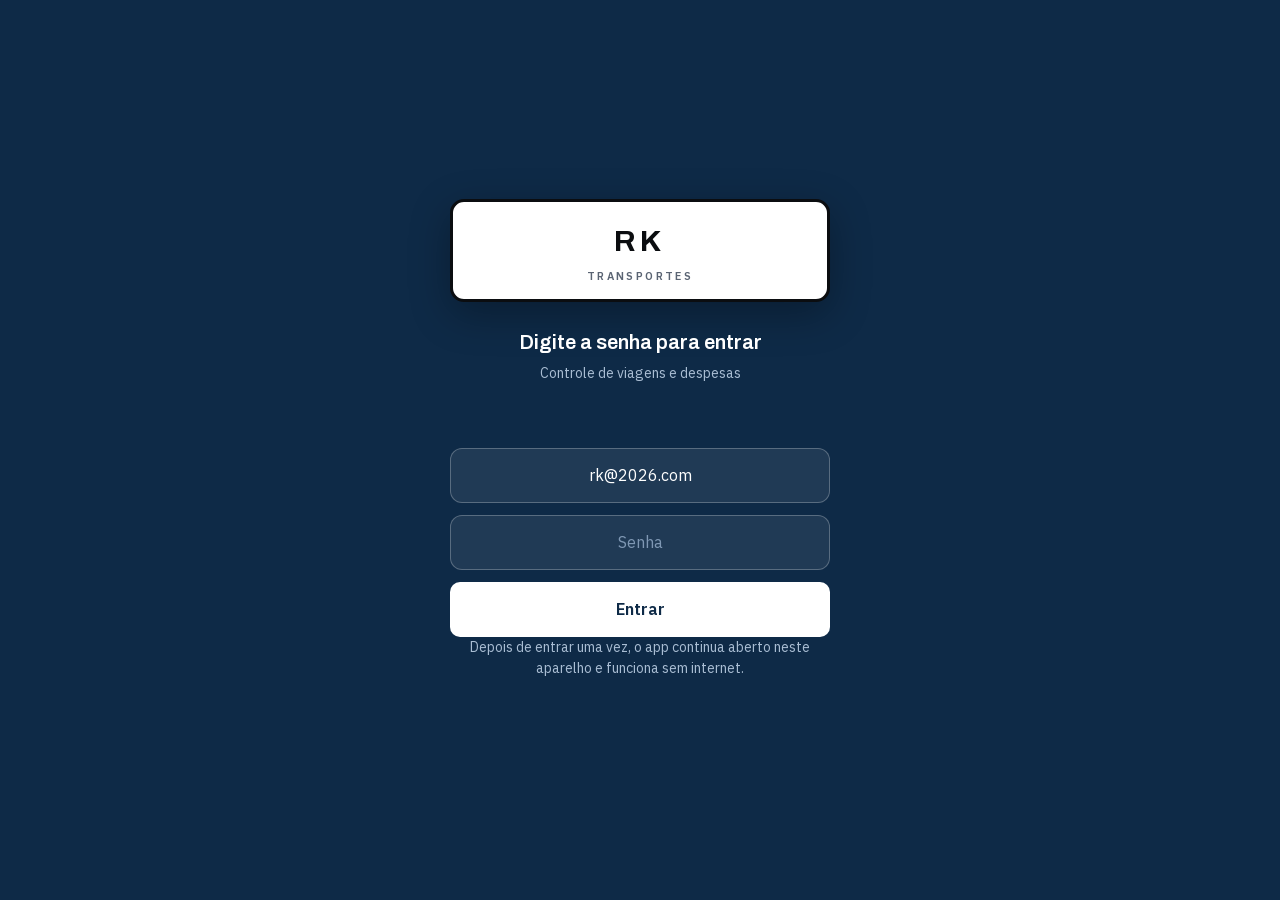
==== commit 9165e4b9: "Dados compartilhados na nuvem com login e sincronização offline - Firebase Auth (login único) e Fire" ====
--- a/index.html
+++ b/index.html
@@ -236,6 +236,42 @@
 .seletor button[aria-pressed="true"]{background:var(--branco);color:var(--azul);box-shadow:var(--sombra)}
 .erro{color:var(--alerta);font-size:13.5px;margin:0 0 12px;font-weight:600;display:none}
 .erro.on{display:block}
+
+/* ---------- entrada (login) ---------- */
+#portao{
+  position:fixed;inset:0;z-index:100;background:var(--azul);
+  display:grid;place-items:center;padding:24px;
+}
+#portao[hidden]{display:none}
+.portao-cartao{width:min(380px,100%);text-align:center}
+.portao-placa{
+  background:#fff;border-radius:14px;padding:18px 20px 14px;margin-bottom:26px;
+  border:3px solid var(--preto);box-shadow:0 12px 40px rgba(0,0,0,.3);
+}
+.portao-placa b{
+  display:block;font-family:var(--display);font-weight:700;font-size:30px;letter-spacing:.14em;color:var(--preto);
+}
+.portao-placa span{display:block;font-size:11px;letter-spacing:.22em;color:var(--cinza-texto);margin-top:6px;font-weight:600}
+.portao-cartao h1{font-family:var(--display);color:#fff;font-size:20px;margin:0 0 6px;font-weight:600}
+.portao-cartao p{color:#A9BDD3;font-size:14px;margin:0 0 22px}
+.portao-cartao input{
+  width:100%;padding:15px 16px;border-radius:12px;border:1px solid rgba(255,255,255,.25);
+  background:rgba(255,255,255,.08);color:#fff;font-size:16px;margin-bottom:12px;text-align:center;
+}
+.portao-cartao input::placeholder{color:#7F98B4}
+.portao-cartao input:focus{outline:none;border-color:#fff;background:rgba(255,255,255,.14)}
+.portao-cartao .btn{width:100%;justify-content:center;background:#fff;color:var(--azul);padding:15px;font-size:16px}
+.portao-cartao .btn:hover{background:#E8EEF5}
+.portao-erro{color:#FF9E93;font-size:14px;font-weight:600;margin:0 0 14px;min-height:20px}
+.portao-nota{color:#7F98B4;font-size:12.5px;margin-top:20px;line-height:1.5}
+
+/* ---------- estado da conexão ---------- */
+.chip-offline{
+  background:#3A2A18;color:#FFD9A8;font-size:12px;font-weight:600;padding:6px 12px;border-radius:999px;
+  display:none;align-items:center;gap:7px;
+}
+.chip-offline.on{display:inline-flex}
+.chip-offline i{width:7px;height:7px;border-radius:50%;background:#FFB454;display:block}
 
 /* ---------- menu ---------- */
 .menu-botao{
@@ -417,12 +453,26 @@
 </style>
 </head>
 <body>
+<div id="portao" hidden>
+  <form class="portao-cartao" id="formEntrar">
+    <div class="portao-placa"><b>RK</b><span>TRANSPORTES</span></div>
+    <h1>Digite a senha para entrar</h1>
+    <p>Controle de viagens e despesas</p>
+    <p class="portao-erro" id="erroEntrar"></p>
+    <input type="email" id="entrarEmail" value="rk@2026.com" autocomplete="username" inputmode="email" aria-label="Usuário">
+    <input type="password" id="entrarSenha" placeholder="Senha" autocomplete="current-password" aria-label="Senha" required>
+    <button type="submit" class="btn" id="btnEntrar">Entrar</button>
+    <p class="portao-nota">Depois de entrar uma vez, o app continua aberto neste aparelho e funciona sem internet.</p>
+  </form>
+</div>
+
 <header class="topo">
   <button class="marca" id="irInicio" aria-label="Voltar para a tela inicial">
     <span class="marca__sigla">RK</span>
     <span class="marca__nome">RK Transportes<small>Controle de viagens e despesas</small></span>
   </button>
   <div class="topo__acoes">
+    <span class="chip-offline" id="chipOffline"><i></i>sem internet</span>
     <button class="menu-botao" id="btnMenu" aria-label="Abrir o menu">
       <span></span><span></span><span></span>
       <i class="conta" id="contaLixeira" hidden></i>
@@ -497,6 +547,7 @@
   <button type="button" class="menu-item" data-menu="painel"><i id="icPainel"></i>Dashboard</button>
   <button type="button" class="menu-item" data-menu="lixeira"><i id="icLixo"></i>Lixeira<span class="conta" id="contaMenu" hidden></span></button>
   <button type="button" class="menu-item" data-menu="backup"><i id="icBackup"></i>Backup</button>
+  <button type="button" class="menu-item" data-menu="sair"><i id="icSair"></i>Sair</button>
   <button type="button" class="menu-item" data-fechar style="justify-content:center;color:var(--cinza-texto);font-weight:500">Fechar</button>
 </dialog>
 
@@ -522,6 +573,9 @@
 
 <input type="file" id="arquivoCTe" multiple hidden>
 
+<script src="lib/firebase-app-compat.js"></script>
+<script src="lib/firebase-auth-compat.js"></script>
+<script src="lib/firebase-firestore-compat.js"></script>
 <script>
 "use strict";
 
@@ -534,7 +588,31 @@
 const MESES = ["janeiro","fevereiro","março","abril","maio","junho","julho","agosto","setembro","outubro","novembro","dezembro"];
 const hoje = new Date();
 
-let dados = carregar();
+let dados = { versao:1, caminhoes:[], registros:[], lixeira:[] };
+
+/* ==========================================================
+   NUVEM — os dados ficam guardados no cofre da RK (Firebase).
+   Cada aparelho recebe as mudanças dos outros, e o que for
+   lançado sem internet fica na fila e sobe sozinho depois.
+   ========================================================== */
+const CONFIG_NUVEM = {
+  apiKey: "AIzaSyB51xBZo20jcKa9yornhBq7ebKAFeGj9fY",
+  authDomain: "rk-transportes.firebaseapp.com",
+  projectId: "rk-transportes",
+  storageBucket: "rk-transportes.firebasestorage.app",
+  messagingSenderId: "18782006131",
+  appId: "1:18782006131:web:4e3e964c72fd83ee2b7306"
+};
+
+firebase.initializeApp(CONFIG_NUVEM);
+const autenticacao = firebase.auth();
+const banco = firebase.firestore();
+banco.enablePersistence({ synchronizeTabs: true }).catch(() => {});
+const col = nome => banco.collection(nome);
+const semEspera = promessa => promessa.catch(erro => {
+  console.warn(erro);
+  aviso("Não consegui salvar. Confira sua internet.");
+});
 let estado = {
   vista: "inicio",
   caminhaoId: null,
@@ -557,11 +635,66 @@
   }catch(e){}
   return { versao:1, caminhoes:[], registros:[], lixeira:[] };
 }
-function salvar(){
+/* Os dados agora moram na nuvem; o Firebase cuida de guardar
+   uma cópia no aparelho para funcionar sem internet. */
+function salvar(){}
+
+/* Lançamentos que ficaram guardados só neste aparelho, da versão anterior. */
+function dadosDoAparelho(){
   try{
-    localStorage.setItem(CHAVE, JSON.stringify(dados));
-  }catch(e){
-    alert("Não foi possível salvar neste navegador. Se estiver em uma janela anônima, abra o programa em uma janela normal.");
+    const bruto = localStorage.getItem(CHAVE);
+    if(!bruto) return null;
+    const d = JSON.parse(bruto);
+    if(!d || !Array.isArray(d.caminhoes) || !Array.isArray(d.registros)) return null;
+    if(!d.caminhoes.length && !d.registros.length) return null;
+    if(!Array.isArray(d.lixeira)) d.lixeira = [];
+    return d;
+  }catch(e){ return null; }
+}
+
+/* Manda para a nuvem, em blocos, um conjunto de dados inteiro. */
+async function enviarParaNuvem(conjunto){
+  const escritas = [];
+  (conjunto.caminhoes||[]).forEach(c => escritas.push(["caminhoes", c.id, c]));
+  (conjunto.registros||[]).forEach(r => escritas.push(["registros", r.id, r]));
+  (conjunto.lixeira||[]).forEach(l => escritas.push(["lixeira", l.id, l]));
+  for(let i = 0; i < escritas.length; i += 400){
+    const lote = banco.batch();
+    escritas.slice(i, i + 400).forEach(([nome, id, doc]) => {
+      const copia = Object.assign({}, doc);
+      delete copia.id;
+      lote.set(col(nome).doc(String(id)), copia);
+    });
+    await lote.commit();
+  }
+  return escritas.length;
+}
+
+/* Aplica várias mudanças de uma vez. Sem internet elas ficam na fila
+   e sobem sozinhas quando a conexão voltar. */
+function aplicar(operacoes){
+  const lotes = [];
+  for(let i = 0; i < operacoes.length; i += 400){
+    const lote = banco.batch();
+    operacoes.slice(i, i + 400).forEach(o => {
+      const ref = col(o.colecao).doc(String(o.id));
+      if(o.tipo === "apagar"){ lote.delete(ref); }
+      else { const d = Object.assign({}, o.doc); delete d.id; lote.set(ref, d); }
+    });
+    lotes.push(lote);
+  }
+  return Promise.all(lotes.map(l => l.commit()));
+}
+
+/* Apaga tudo o que está na nuvem (usado ao restaurar um backup). */
+async function limparNuvem(){
+  for(const nome of ["caminhoes","registros","lixeira"]){
+    const docs = (await col(nome).get()).docs;
+    for(let i = 0; i < docs.length; i += 400){
+      const lote = banco.batch();
+      docs.slice(i, i + 400).forEach(d => lote.delete(d.ref));
+      await lote.commit();
+    }
   }
 }
 const novoId = () => Date.now().toString(36) + Math.random().toString(36).slice(2,7);
@@ -621,6 +754,7 @@
   excluir: '<svg width="16" height="16" viewBox="0 0 24 24" fill="none" stroke="currentColor" stroke-width="2" stroke-linecap="round" stroke-linejoin="round"><path d="M3 6h18M8 6V4h8v2M6 6l1 14h10l1-14"/></svg>',
   seta: '<svg width="16" height="16" viewBox="0 0 24 24" fill="none" stroke="currentColor" stroke-width="2.2" stroke-linecap="round" stroke-linejoin="round"><path d="M15 18l-6-6 6-6"/></svg>',
   painel: '<svg width="19" height="19" viewBox="0 0 24 24" fill="none" stroke="currentColor" stroke-width="2" stroke-linecap="round" stroke-linejoin="round"><path d="M4 20V10M10 20V4M16 20v-7M22 20H2"/></svg>',
+  sair: '<svg width="19" height="19" viewBox="0 0 24 24" fill="none" stroke="currentColor" stroke-width="2" stroke-linecap="round" stroke-linejoin="round"><path d="M9 21H5a2 2 0 0 1-2-2V5a2 2 0 0 1 2-2h4M16 17l5-5-5-5M21 12H9"/></svg>',
   backup: '<svg width="19" height="19" viewBox="0 0 24 24" fill="none" stroke="currentColor" stroke-width="2" stroke-linecap="round" stroke-linejoin="round"><path d="M12 3v12M7 11l5 5 5-5M4 21h16"/></svg>',
   caminhao: '<svg width="20" height="20" viewBox="0 0 24 24" fill="none" stroke="currentColor" stroke-width="1.8" stroke-linecap="round" stroke-linejoin="round"><path d="M1 6h11v9H1z"/><path d="M12 9h4.5l3.5 3.5V15H12z"/><circle cx="5.5" cy="17.5" r="2"/><circle cx="16.5" cy="17.5" r="2"/></svg>',
   clipe: '<svg width="17" height="17" viewBox="0 0 24 24" fill="none" stroke="currentColor" stroke-width="2" stroke-linecap="round" stroke-linejoin="round"><path d="M21.4 11.05l-9.19 9.19a5 5 0 0 1-7.07-7.07l9.19-9.19a3.5 3.5 0 1 1 4.95 4.95l-9.2 9.19a2 2 0 0 1-2.83-2.83l8.49-8.48"/></svg>',
@@ -1075,13 +1209,12 @@
     e.preventDefault(); erro.textContent = "Esta placa já está cadastrada."; erro.classList.add("on"); return;
   }
   if(caminhaoEmEdicao){
-    caminhaoEmEdicao.placa = placa; caminhaoEmEdicao.apelido = apelido;
+    semEspera(col("caminhoes").doc(caminhaoEmEdicao.id).set({ placa, apelido }, { merge:true }));
     aviso("Caminhão atualizado.");
   }else{
-    dados.caminhoes.push({ id:novoId(), placa, apelido });
+    semEspera(col("caminhoes").doc(novoId()).set({ placa, apelido, criadoEm: Date.now() }));
     aviso("Caminhão cadastrado.");
   }
-  salvar(); render();
 });
 
 /* ---------------- máscara de dinheiro ---------------- */
@@ -1183,18 +1316,18 @@
   }
 
   if(registroEmEdicao){
-    Object.assign(registroEmEdicao, base);
+    semEspera(col("registros").doc(registroEmEdicao.id).set(base, { merge:true }));
     aviso(ehViagem ? "Viagem atualizada." : "Despesa atualizada.");
   }else{
-    dados.registros.push(Object.assign({
-      id: novoId(), caminhaoId: estado.caminhaoId, tipo: estado.tipo, criadoEm: Date.now()
-    }, base));
+    semEspera(col("registros").doc(novoId()).set(Object.assign({
+      caminhaoId: estado.caminhaoId, tipo: estado.tipo, criadoEm: Date.now()
+    }, base)));
     aviso(ehViagem ? "Viagem adicionada." : "Despesa adicionada.");
   }
   const mesDoLancamento = data.slice(0,7).split("-");
   estado.ano = +mesDoLancamento[0];
   estado.mes = +mesDoLancamento[1];
-  salvar(); render();
+  render();
 });
 
 /* ---------------- cliques da tela ---------------- */
@@ -1203,6 +1336,7 @@
 document.getElementById("icPainel").innerHTML = ICONES.painel;
 document.getElementById("icLixo").innerHTML = ICONES.excluir;
 document.getElementById("icBackup").innerHTML = ICONES.backup;
+document.getElementById("icSair").innerHTML = ICONES.sair;
 document.getElementById("btnMenu").addEventListener("click", () => dlgMenu.showModal());
 dlgMenu.addEventListener("click", e => {
   const item = e.target.closest("[data-menu]");
@@ -1211,6 +1345,10 @@
   if(item.dataset.menu === "painel") ir("painel");
   if(item.dataset.menu === "lixeira") ir("lixeira");
   if(item.dataset.menu === "backup") dlgBackup.showModal();
+  if(item.dataset.menu === "sair"){
+    perguntar("Sair do app", "Para entrar de novo você vai precisar da senha.", "Sair",
+      () => autenticacao.signOut());
+  }
 });
 
 document.addEventListener("click", e => {
@@ -1245,10 +1383,13 @@
     return perguntar("Mover para a lixeira",
       `${maiuscula(nome)}, no valor de ${brl(r.valor)}, sai da tabela e vai para a lixeira. Você pode restaurar quando quiser.`,
       "Mover para a lixeira", () => {
-        dados.registros = dados.registros.filter(x => x.id !== id);
-        dados.lixeira.unshift({ id:novoId(), tipo:r.tipo, excluidoEm:Date.now(),
-                                caminhaoId:r.caminhaoId, placa:caminhaoAtual().placa, registro:r });
-        salvar(); render(); aviso("Movido para a lixeira.");
+        semEspera(aplicar([
+          { tipo:"apagar", colecao:"registros", id },
+          { tipo:"gravar", colecao:"lixeira", id:novoId(), doc:{
+              tipo:r.tipo, excluidoEm:Date.now(), caminhaoId:r.caminhaoId,
+              placa:caminhaoAtual().placa, registro:r } }
+        ]));
+        aviso("Movido para a lixeira.");
       });
   }
   if(acao === "excluirCaminhao"){
@@ -1258,11 +1399,12 @@
       `A placa ${c.placa} sai da tela inicial levando ${plural(v,"viagem","viagens")} e ${plural(d,"despesa","despesas")} de todos os meses. Tudo fica guardado na lixeira e pode voltar depois.`,
       "Mover para a lixeira", () => {
         const filhos = dados.registros.filter(r => r.caminhaoId === c.id);
-        dados.registros = dados.registros.filter(r => r.caminhaoId !== c.id);
-        dados.caminhoes = dados.caminhoes.filter(x => x.id !== c.id);
-        dados.lixeira.unshift({ id:novoId(), tipo:"caminhao", excluidoEm:Date.now(),
-                                caminhaoId:c.id, placa:c.placa, registro:c, filhos });
-        salvar(); ir("inicio"); aviso("Caminhão movido para a lixeira.");
+        const operacoes = filhos.map(f => ({ tipo:"apagar", colecao:"registros", id:f.id }));
+        operacoes.push({ tipo:"apagar", colecao:"caminhoes", id:c.id });
+        operacoes.push({ tipo:"gravar", colecao:"lixeira", id:novoId(), doc:{
+          tipo:"caminhao", excluidoEm:Date.now(), caminhaoId:c.id, placa:c.placa, registro:c, filhos } });
+        semEspera(aplicar(operacoes));
+        ir("inicio"); aviso("Caminhão movido para a lixeira.");
       });
   }
   if(acao === "lixeira") return ir("lixeira");
@@ -1277,19 +1419,19 @@
     return perguntar("Excluir definitivamente",
       `${d.titulo} será apagado de vez e não poderá mais ser restaurado.${extra}`,
       "Excluir de vez", () => {
-        dados.lixeira = dados.lixeira.filter(x => x.id !== id);
-        if(l.tipo === "caminhao"){
-          dados.lixeira = dados.lixeira.filter(x => x.caminhaoId !== l.caminhaoId);
-        }
-        salvar(); render(); aviso("Excluído definitivamente.");
+        const alvos = l.tipo === "caminhao"
+          ? dados.lixeira.filter(x => x.id === id || x.caminhaoId === l.caminhaoId)
+          : [l];
+        semEspera(aplicar(alvos.map(x => ({ tipo:"apagar", colecao:"lixeira", id:x.id }))));
+        aviso("Excluído definitivamente.");
       });
   }
   if(acao === "esvaziarLixeira"){
     return perguntar("Esvaziar a lixeira",
       `Os ${dados.lixeira.length} itens guardados serão apagados de vez e não poderão mais ser restaurados.`,
       "Esvaziar", () => {
-        dados.lixeira = [];
-        salvar(); render(); aviso("Lixeira esvaziada.");
+        semEspera(aplicar(dados.lixeira.map(x => ({ tipo:"apagar", colecao:"lixeira", id:x.id }))));
+        aviso("Lixeira esvaziada.");
       });
   }
   if(acao === "importarCTe") return document.getElementById("arquivoCTe").click();
@@ -1304,43 +1446,56 @@
 });
 
 /* ---------------- restaurar da lixeira ---------------- */
-function restaurarLixo(idLixo, silencioso){
+function restaurarLixo(idLixo){
   const l = dados.lixeira.find(x => x.id === idLixo);
   if(!l) return;
 
+  const operacoes = [];
+  let mensagem = "Registro restaurado.";
+
+  /* devolve um caminhão e tudo o que foi junto com ele */
+  const devolverCaminhao = item => {
+    const existente = dados.caminhoes.find(c => c.placa === item.registro.placa);
+    const destino = existente ? existente.id : (item.caminhaoId || item.registro.id || novoId());
+    if(!existente){
+      operacoes.push({ tipo:"gravar", colecao:"caminhoes", id:destino, doc:item.registro });
+    }
+    (item.filhos||[]).forEach(f => operacoes.push({
+      tipo:"gravar", colecao:"registros", id:f.id || novoId(),
+      doc: Object.assign({}, f, { caminhaoId: destino })
+    }));
+    return { destino, existente };
+  };
+
   if(l.tipo === "caminhao"){
-    const existente = dados.caminhoes.find(c => c.placa === l.registro.placa);
-    if(existente){
-      (l.filhos||[]).forEach(f => { f.caminhaoId = existente.id; dados.registros.push(f); });
-      if(!silencioso) aviso(`A placa ${existente.placa} já estava cadastrada. Os registros voltaram para ela.`);
-    }else{
-      dados.caminhoes.push(l.registro);
-      (l.filhos||[]).forEach(f => dados.registros.push(f));
-      if(!silencioso) aviso("Caminhão restaurado.");
-    }
+    const r = devolverCaminhao(l);
+    mensagem = r.existente
+      ? `A placa ${r.existente.placa} já estava cadastrada. Os registros voltaram para ela.`
+      : "Caminhão restaurado.";
   }else{
-    let dono = dados.caminhoes.find(c => c.id === l.caminhaoId);
-    if(!dono){
+    let donoId = (dados.caminhoes.find(c => c.id === l.caminhaoId) || {}).id;
+    if(!donoId){
       /* o caminhão desse registro também está na lixeira: volta junto */
       const pai = dados.lixeira.find(x => x.tipo === "caminhao" && x.caminhaoId === l.caminhaoId);
       if(pai){
-        restaurarLixo(pai.id, true);
-        dono = dados.caminhoes.find(c => c.id === l.caminhaoId)
-            || dados.caminhoes.find(c => c.placa === pai.registro.placa);
+        donoId = devolverCaminhao(pai).destino;
+        operacoes.push({ tipo:"apagar", colecao:"lixeira", id:pai.id });
+        mensagem = "Registro e caminhão restaurados.";
       }
     }
-    if(!dono){
+    if(!donoId){
       aviso("O caminhão desse registro foi excluído de vez. Cadastre a placa novamente para restaurar.");
       return;
     }
-    l.registro.caminhaoId = dono.id;
-    dados.registros.push(l.registro);
-    if(!silencioso) aviso("Registro restaurado.");
-  }
-
-  dados.lixeira = dados.lixeira.filter(x => x.id !== idLixo);
-  salvar();
-  if(!silencioso) render();
+    operacoes.push({
+      tipo:"gravar", colecao:"registros", id: l.registro.id || novoId(),
+      doc: Object.assign({}, l.registro, { caminhaoId: donoId })
+    });
+  }
+
+  operacoes.push({ tipo:"apagar", colecao:"lixeira", id:idLixo });
+  semEspera(aplicar(operacoes));
+  aviso(mensagem);
 }
 
 /* ---------------- backup ---------------- */
@@ -1367,9 +1522,13 @@
     if(!Array.isArray(novo.lixeira)) novo.lixeira = [];
     dlgBackup.close();
     perguntar("Restaurar backup",
-      `O arquivo tem ${novo.caminhoes.length} caminhões e ${novo.registros.length} registros. Restaurar substitui tudo o que está salvo agora neste navegador.`,
+      `O arquivo tem ${plural(novo.caminhoes.length,"caminhão","caminhões")} e ${plural(novo.registros.length,"registro","registros")}. Restaurar substitui tudo o que está na nuvem, para todo mundo. Precisa de internet.`,
       "Restaurar", () => {
-        dados = novo; salvar(); ir("inicio"); aviso("Backup restaurado.");
+        aviso("Restaurando…");
+        limparNuvem()
+          .then(() => enviarParaNuvem(novo))
+          .then(() => { ir("inicio"); aviso("Backup restaurado."); })
+          .catch(() => aviso("Não consegui restaurar. Confira sua internet e tente de novo."));
       });
   };
   leitor.readAsText(arquivo);
@@ -2091,23 +2250,120 @@
     aviso("Faltou a data ou o valor em " + invalidas.length + " viagem(ns).");
     return;
   }
-  escolhidas.forEach(l => {
-    dados.registros.push({
-      id: novoId(), caminhaoId: estado.caminhaoId, tipo: "viagem", criadoEm: Date.now(),
+  semEspera(aplicar(escolhidas.map(l => ({
+    tipo: "gravar", colecao: "registros", id: novoId(),
+    doc: {
+      caminhaoId: estado.caminhaoId, tipo: "viagem", criadoEm: Date.now(),
       data: l.data, cte: String(l.cte || "").trim(), local: (l.local || "").trim(),
       valor: l.valor, anexo: l.arquivo
-    });
-  });
+    }
+  }))));
   const primeira = escolhidas[0].data.split("-");
   estado.ano = +primeira[0]; estado.mes = +primeira[1];
-  salvar();
   dlgImportar.close();
   render();
   aviso(escolhidas.length === 1 ? "Viagem salva." : escolhidas.length + " viagens salvas.");
 });
 
-/* ---------------- início ---------------- */
-render();
+/* ==========================================================
+   ENTRADA E SINCRONIZAÇÃO
+   ========================================================== */
+const portao = document.getElementById("portao");
+const erroEntrar = document.getElementById("erroEntrar");
+let escutando = false, jaOfereceuEnvio = false;
+const colecoesCarregadas = new Set();
+
+document.getElementById("formEntrar").addEventListener("submit", e => {
+  e.preventDefault();
+  const email = document.getElementById("entrarEmail").value.trim();
+  const senha = document.getElementById("entrarSenha").value;
+  const botao = document.getElementById("btnEntrar");
+  erroEntrar.textContent = "";
+  botao.disabled = true;
+  botao.textContent = "Entrando…";
+  autenticacao.signInWithEmailAndPassword(email, senha)
+    .catch(erro => {
+      const codigo = (erro && erro.code) || "";
+      erroEntrar.textContent =
+        /network/.test(codigo) ? "Sem internet. A primeira entrada precisa de conexão." :
+        /too-many/.test(codigo) ? "Muitas tentativas. Espere um minuto e tente de novo." :
+        /invalid-email|user-not-found/.test(codigo) ? "Usuário inválido." :
+        "Senha incorreta.";
+    })
+    .finally(() => { botao.disabled = false; botao.textContent = "Entrar"; });
+});
+
+autenticacao.onAuthStateChanged(usuario => {
+  if(usuario){
+    portao.hidden = true;
+    document.getElementById("entrarSenha").value = "";
+    if(!escutando) ouvirNuvem();
+  }else{
+    portao.hidden = false;
+    dados = { versao:1, caminhoes:[], registros:[], lixeira:[] };
+    estado.vista = "inicio";
+  }
+});
+
+/* Fica ouvindo o cofre: o que outra pessoa lançar aparece aqui sozinho. */
+function ouvirNuvem(){
+  escutando = true;
+  document.getElementById("tela").innerHTML =
+    '<div class="cartao"><div class="vazio"><strong>Carregando seus dados…</strong>Um instante.</div></div>';
+
+  ["caminhoes","registros","lixeira"].forEach(nome => {
+    col(nome).onSnapshot(retrato => {
+      dados[nome] = retrato.docs.map(d => Object.assign({ id: d.id }, d.data()));
+      if(nome === "caminhoes"){
+        dados.caminhoes.sort((a,b) =>
+          (a.criadoEm||0) - (b.criadoEm||0) || String(a.placa).localeCompare(String(b.placa)));
+      }
+      if(nome === "lixeira"){
+        dados.lixeira.sort((a,b) => (b.excluidoEm||0) - (a.excluidoEm||0));
+      }
+      colecoesCarregadas.add(nome);
+      if(colecoesCarregadas.size === 3){
+        render();
+        oferecerEnvioDoAparelho();
+      }
+    }, erro => {
+      console.warn(erro);
+      aviso("Não consegui ler os dados agora.");
+    });
+  });
+}
+
+/* Primeira vez com a nuvem: leva para lá o que já estava neste aparelho. */
+function oferecerEnvioDoAparelho(){
+  if(jaOfereceuEnvio) return;
+  jaOfereceuEnvio = true;
+  const antigo = dadosDoAparelho();
+  if(!antigo) return;
+  if(dados.caminhoes.length || dados.registros.length) return;
+
+  const v = antigo.registros.filter(r => r.tipo === "viagem").length;
+  const d = antigo.registros.filter(r => r.tipo === "despesa").length;
+  perguntar("Enviar o que está neste aparelho",
+    `Este aparelho guarda ${plural(antigo.caminhoes.length,"caminhão","caminhões")}, ${plural(v,"viagem","viagens")} e ${plural(d,"despesa","despesas")} da versão anterior, e a nuvem ainda está vazia. Enviar tudo agora? Depois disso as outras pessoas também passam a ver esses lançamentos.`,
+    "Enviar tudo", () => {
+      aviso("Enviando…");
+      enviarParaNuvem(antigo)
+        .then(quantos => {
+          localStorage.setItem(CHAVE + "_enviado", JSON.stringify(antigo));
+          localStorage.removeItem(CHAVE);
+          aviso(quantos + " itens enviados para a nuvem.");
+        })
+        .catch(() => aviso("Não consegui enviar. Confira a internet e tente de novo."));
+    });
+}
+
+/* Aviso de que está sem internet (o que for lançado sobe depois). */
+function marcarConexao(){
+  document.getElementById("chipOffline").classList.toggle("on", !navigator.onLine);
+}
+window.addEventListener("online", marcarConexao);
+window.addEventListener("offline", marcarConexao);
+marcarConexao();
 
 /* Guarda o programa inteiro no aparelho, para abrir sem internet. */
 if("serviceWorker" in navigator && location.protocol.startsWith("http")){
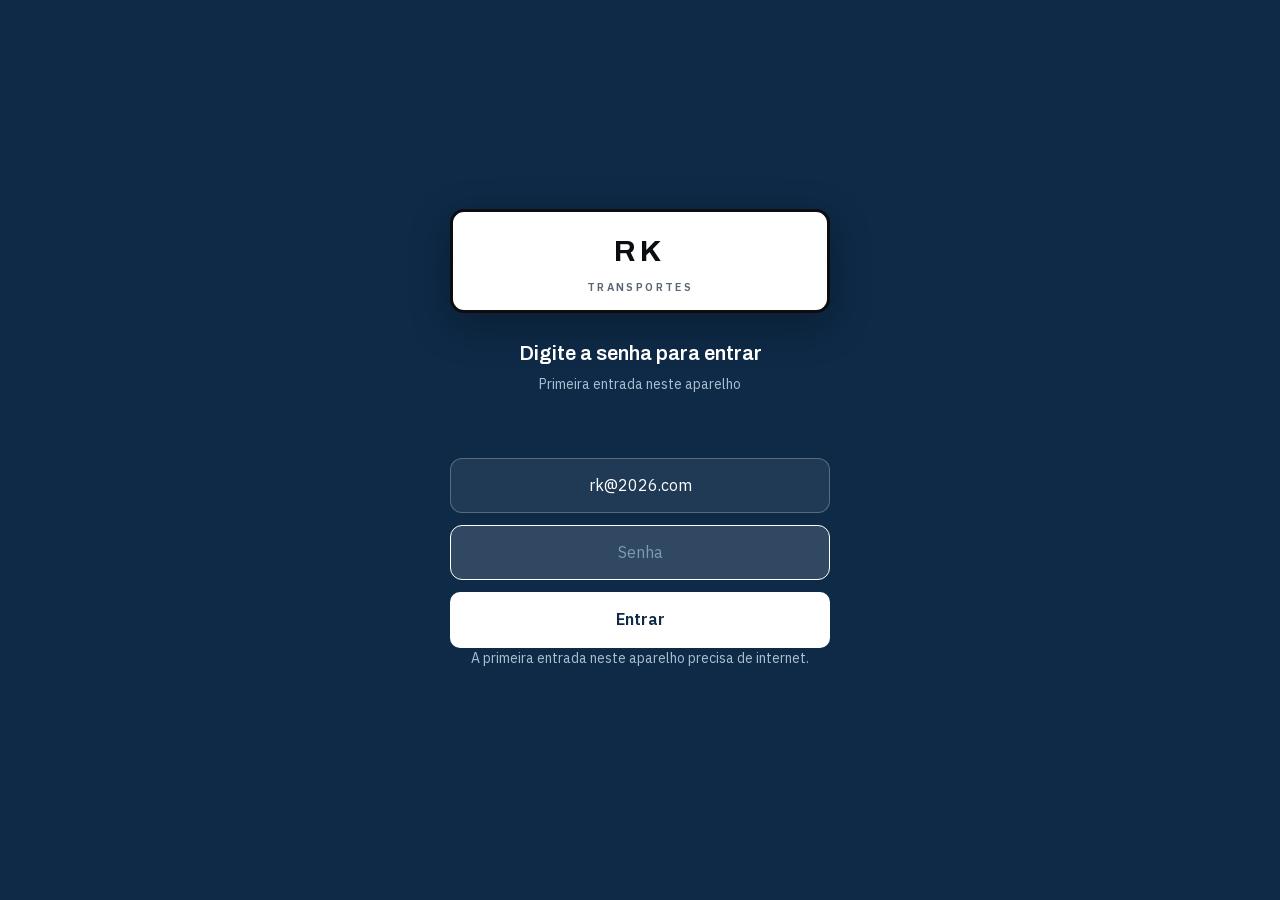
==== commit 1beec92d: "Pede a senha toda vez que o app abre, inclusive sem internet Co-Authored-By: Claude Opus 5 <noreply@" ====
--- a/index.html
+++ b/index.html
@@ -240,7 +240,8 @@
 /* ---------- entrada (login) ---------- */
 #portao{
   position:fixed;inset:0;z-index:100;background:var(--azul);
-  display:grid;place-items:center;padding:24px;
+  display:grid;place-items:center;
+  padding:calc(24px + env(safe-area-inset-top)) 24px calc(24px + env(safe-area-inset-bottom));
 }
 #portao[hidden]{display:none}
 .portao-cartao{width:min(380px,100%);text-align:center}
@@ -410,7 +411,7 @@
 
 /* ---------- toast ---------- */
 #toast{
-  position:fixed;left:50%;bottom:26px;transform:translateX(-50%) translateY(20px);
+  position:fixed;left:50%;bottom:calc(26px + env(safe-area-inset-bottom));transform:translateX(-50%) translateY(20px);
   background:var(--preto);color:#fff;padding:13px 20px;border-radius:999px;font-size:14.5px;font-weight:500;
   opacity:0;pointer-events:none;transition:opacity .2s,transform .2s;z-index:60;max-width:90vw;text-align:center;
 }
@@ -425,6 +426,8 @@
   .marca__nome small{display:none}
   .lixo__acoes .btn{flex:1;justify-content:center}
   dialog.folha-dlg[open]{inset:0;width:100%;max-width:none;height:100dvh;max-height:none;border-radius:0}
+  dialog.folha-dlg[open] .folha-barra{padding-top:calc(12px + env(safe-area-inset-top))}
+  dialog.folha-dlg[open] .folha-area{padding-bottom:env(safe-area-inset-bottom)}
   .grade4{grid-template-columns:1fr 1fr}
   .grade4 .campo:nth-child(3),.grade4 .campo:nth-child(4){grid-column:span 2}
   .acoes-barra .btn{min-width:0}
@@ -456,13 +459,13 @@
 <div id="portao" hidden>
   <form class="portao-cartao" id="formEntrar">
     <div class="portao-placa"><b>RK</b><span>TRANSPORTES</span></div>
-    <h1>Digite a senha para entrar</h1>
-    <p>Controle de viagens e despesas</p>
+    <h1 id="tituloPortao">Digite a senha para entrar</h1>
+    <p id="subPortao">Controle de viagens e despesas</p>
     <p class="portao-erro" id="erroEntrar"></p>
     <input type="email" id="entrarEmail" value="rk@2026.com" autocomplete="username" inputmode="email" aria-label="Usuário">
     <input type="password" id="entrarSenha" placeholder="Senha" autocomplete="current-password" aria-label="Senha" required>
     <button type="submit" class="btn" id="btnEntrar">Entrar</button>
-    <p class="portao-nota">Depois de entrar uma vez, o app continua aberto neste aparelho e funciona sem internet.</p>
+    <p class="portao-nota" id="notaPortao">A primeira entrada neste aparelho precisa de internet.</p>
   </form>
 </div>
 
@@ -1346,8 +1349,8 @@
   if(item.dataset.menu === "lixeira") ir("lixeira");
   if(item.dataset.menu === "backup") dlgBackup.showModal();
   if(item.dataset.menu === "sair"){
-    perguntar("Sair do app", "Para entrar de novo você vai precisar da senha.", "Sair",
-      () => autenticacao.signOut());
+    perguntar("Sair do app", "Para entrar de novo você vai precisar da senha e de internet.", "Sair",
+      () => { try{ localStorage.removeItem(TRAVA); }catch(e){} autenticacao.signOut(); });
   }
 });
 
@@ -2266,6 +2269,33 @@
 });
 
 /* ==========================================================
+   TRAVA DO APP — a senha é pedida toda vez que o app abre,
+   e funciona mesmo sem internet.
+   ========================================================== */
+const TRAVA = "rk_trava_v1";
+
+async function embaralhar(texto){
+  const bytes = await crypto.subtle.digest("SHA-256", new TextEncoder().encode(texto));
+  return [...new Uint8Array(bytes)].map(b => b.toString(16).padStart(2,"0")).join("");
+}
+function lerTrava(){
+  try{ return JSON.parse(localStorage.getItem(TRAVA)); }catch(e){ return null; }
+}
+async function guardarTrava(senha){
+  const anterior = lerTrava();
+  const sal = (anterior && anterior.sal) ||
+    [...crypto.getRandomValues(new Uint8Array(8))].map(b => b.toString(16).padStart(2,"0")).join("");
+  try{
+    localStorage.setItem(TRAVA, JSON.stringify({ sal, hash: await embaralhar(sal + senha) }));
+  }catch(e){}
+}
+async function senhaConfere(senha){
+  const t = lerTrava();
+  if(!t) return false;
+  return (await embaralhar(t.sal + senha)) === t.hash;
+}
+
+/* ==========================================================
    ENTRADA E SINCRONIZAÇÃO
    ========================================================== */
 const portao = document.getElementById("portao");
@@ -2273,36 +2303,91 @@
 let escutando = false, jaOfereceuEnvio = false;
 const colecoesCarregadas = new Set();
 
-document.getElementById("formEntrar").addEventListener("submit", e => {
+let destrancado = false;
+
+function pedirSenha(){
+  const jaEntrou = !!autenticacao.currentUser && !!lerTrava();
+  destrancado = false;
+  portao.hidden = false;
+  erroEntrar.textContent = "";
+  document.getElementById("entrarSenha").value = "";
+  document.getElementById("entrarEmail").hidden = jaEntrou;
+  document.getElementById("subPortao").textContent = jaEntrou
+    ? "Controle de viagens e despesas"
+    : "Primeira entrada neste aparelho";
+  document.getElementById("notaPortao").textContent = jaEntrou
+    ? "O app pede a senha toda vez que você abre, mesmo sem internet."
+    : "A primeira entrada neste aparelho precisa de internet.";
+  setTimeout(() => document.getElementById("entrarSenha").focus(), 120);
+}
+
+function destrancar(){
+  destrancado = true;
+  portao.hidden = true;
+  document.getElementById("entrarSenha").value = "";
+  if(!escutando) ouvirNuvem(); else render();
+}
+
+document.getElementById("formEntrar").addEventListener("submit", async e => {
   e.preventDefault();
-  const email = document.getElementById("entrarEmail").value.trim();
   const senha = document.getElementById("entrarSenha").value;
   const botao = document.getElementById("btnEntrar");
+  const usuario = autenticacao.currentUser;
+  const email = usuario ? usuario.email : document.getElementById("entrarEmail").value.trim();
   erroEntrar.textContent = "";
   botao.disabled = true;
   botao.textContent = "Entrando…";
-  autenticacao.signInWithEmailAndPassword(email, senha)
-    .catch(erro => {
-      const codigo = (erro && erro.code) || "";
-      erroEntrar.textContent =
-        /network/.test(codigo) ? "Sem internet. A primeira entrada precisa de conexão." :
-        /too-many/.test(codigo) ? "Muitas tentativas. Espere um minuto e tente de novo." :
-        /invalid-email|user-not-found/.test(codigo) ? "Usuário inválido." :
-        "Senha incorreta.";
-    })
-    .finally(() => { botao.disabled = false; botao.textContent = "Entrar"; });
+
+  const liberar = () => { botao.disabled = false; botao.textContent = "Entrar"; };
+
+  /* Sem internet: confere a senha guardada neste aparelho. */
+  if(!navigator.onLine){
+    if(await senhaConfere(senha)){ liberar(); destrancar(); }
+    else{
+      erroEntrar.textContent = lerTrava()
+        ? "Senha incorreta."
+        : "Sem internet. A primeira entrada precisa de conexão.";
+      liberar();
+    }
+    return;
+  }
+
+  /* Com internet: confere no cofre, assim uma troca de senha vale na hora. */
+  try{
+    await autenticacao.signInWithEmailAndPassword(email, senha);
+    await guardarTrava(senha);
+    liberar();
+    destrancar();
+  }catch(erro){
+    const codigo = (erro && erro.code) || "";
+    if(/network/.test(codigo) && await senhaConfere(senha)){
+      liberar(); destrancar(); return;
+    }
+    erroEntrar.textContent =
+      /network/.test(codigo) ? "Sem internet. Tente de novo em instantes." :
+      /too-many/.test(codigo) ? "Muitas tentativas. Espere um minuto e tente de novo." :
+      /invalid-email|user-not-found/.test(codigo) ? "Usuário inválido." :
+      "Senha incorreta.";
+    liberar();
+  }
 });
 
 autenticacao.onAuthStateChanged(usuario => {
   if(usuario){
-    portao.hidden = true;
-    document.getElementById("entrarSenha").value = "";
     if(!escutando) ouvirNuvem();
+    if(!destrancado) pedirSenha();
   }else{
-    portao.hidden = false;
     dados = { versao:1, caminhoes:[], registros:[], lixeira:[] };
     estado.vista = "inicio";
-  }
+    pedirSenha();
+  }
+});
+
+/* Voltou ao app depois de um tempo fora: pede a senha de novo. */
+let saiuEm = 0;
+document.addEventListener("visibilitychange", () => {
+  if(document.hidden){ saiuEm = Date.now(); return; }
+  if(destrancado && saiuEm && Date.now() - saiuEm > 5 * 60 * 1000) pedirSenha();
 });
 
 /* Fica ouvindo o cofre: o que outra pessoa lançar aparece aqui sozinho. */
@@ -2368,6 +2453,12 @@
 /* Guarda o programa inteiro no aparelho, para abrir sem internet. */
 if("serviceWorker" in navigator && location.protocol.startsWith("http")){
   window.addEventListener("load", () => navigator.serviceWorker.register("sw.js").catch(()=>{}));
+  let recarregando = false;
+  navigator.serviceWorker.addEventListener("controllerchange", () => {
+    if(recarregando) return;
+    recarregando = true;
+    location.reload();
+  });
 }
 </script>
 <script src="lib/jspdf.umd.min.js"></script>
